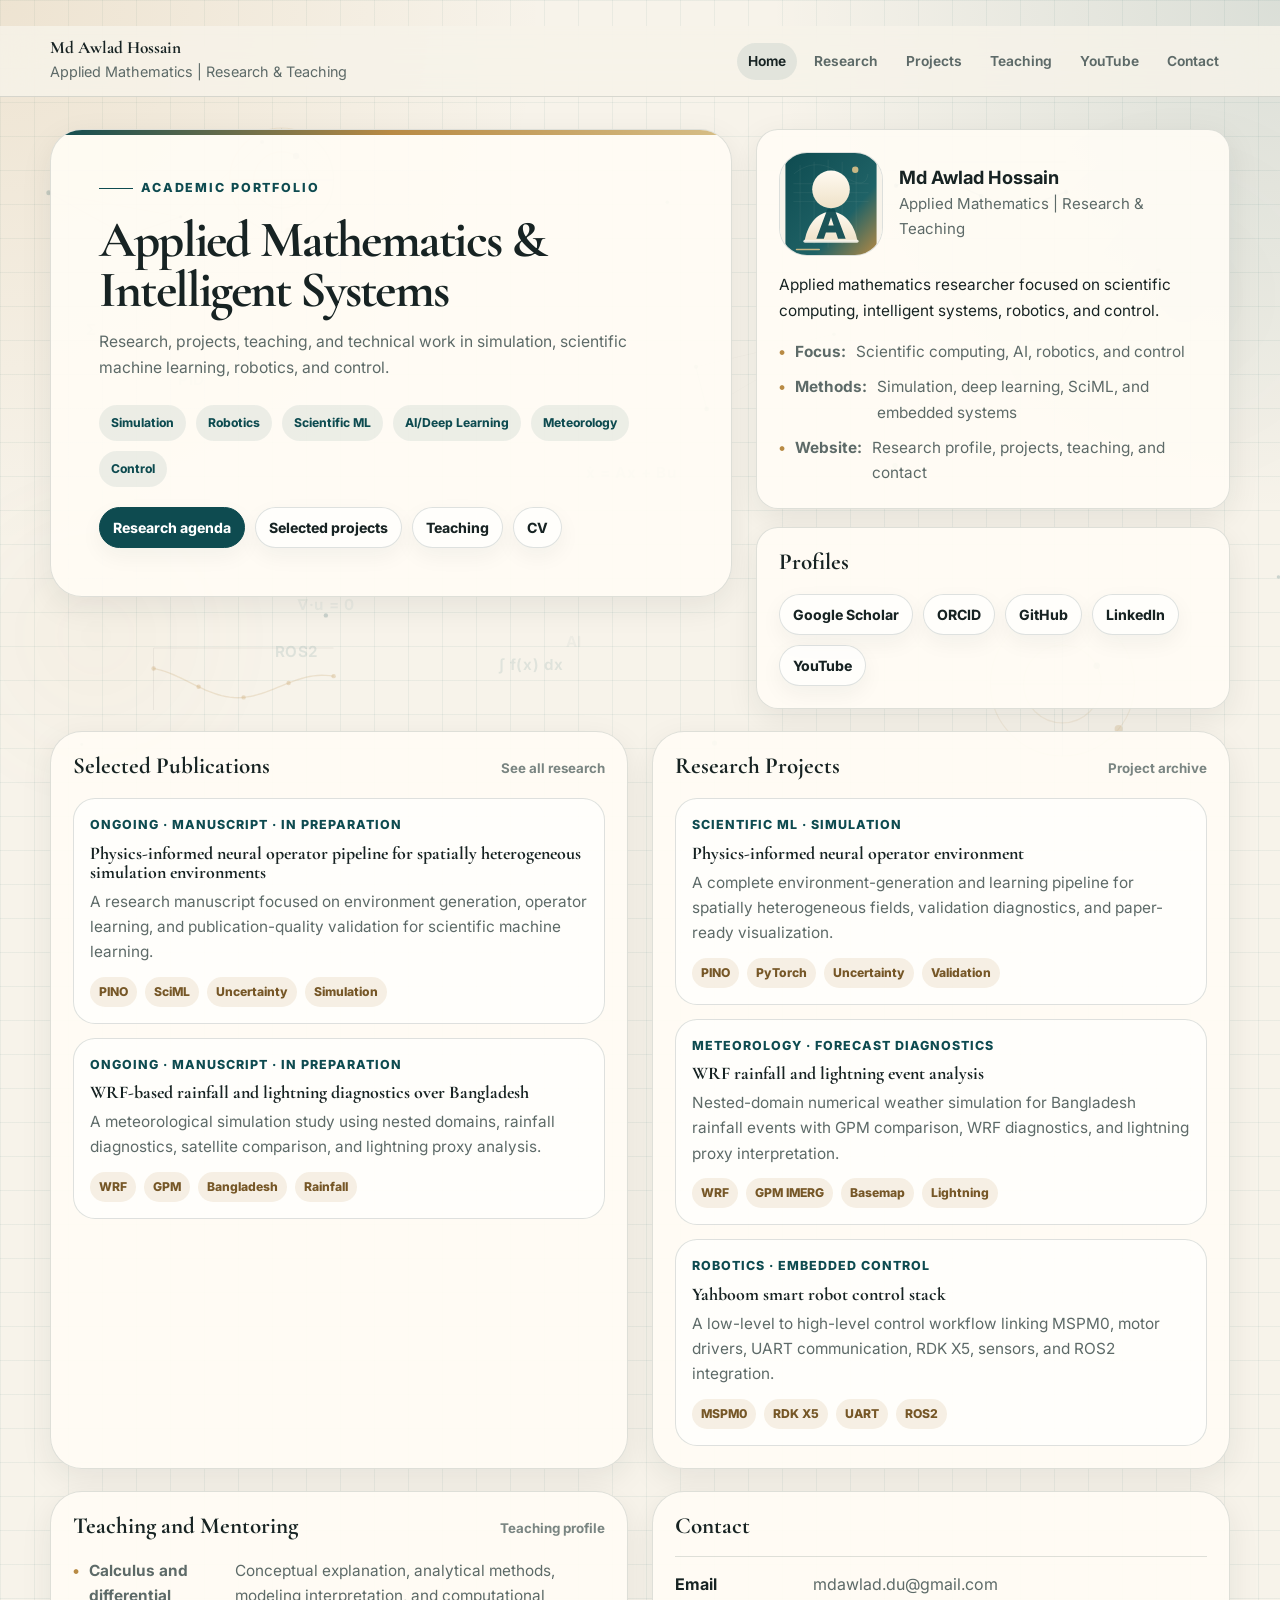
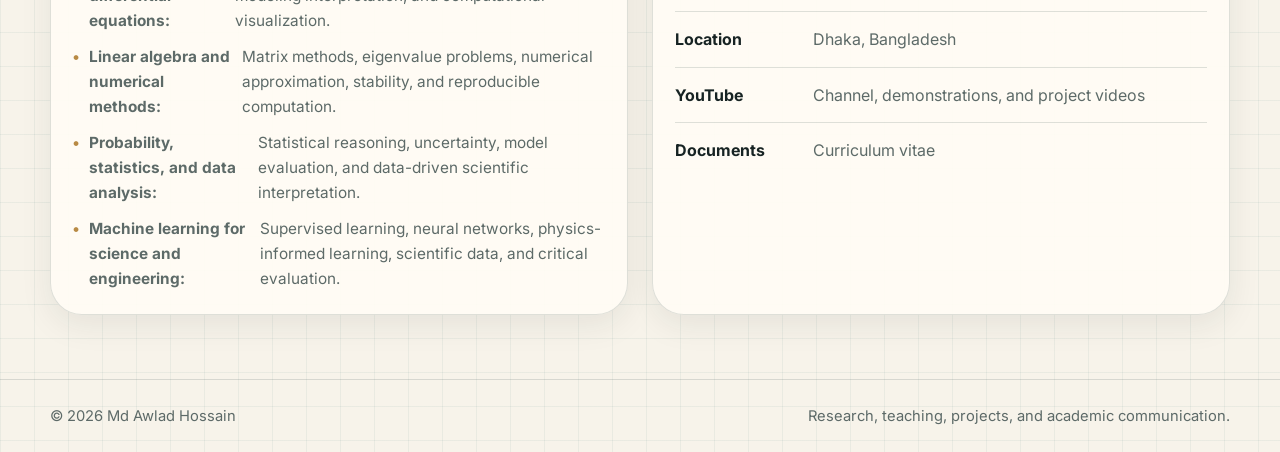
==== docs/index.html @ d56f6fae "Adding Icon" ====
<!DOCTYPE html>
<html lang="en">
<head>
  <meta charset="UTF-8" />
  <meta name="viewport" content="width=device-width, initial-scale=1.0" />
  <meta name="description" content="Academic website of Md Awlad Hossain: research, projects, teaching, YouTube, and contact." />
  <meta name="theme-color" content="#0e4b50" />
  <title>Home | Md Awlad Hossain</title>
  <link rel="preconnect" href="https://fonts.googleapis.com">
  <link rel="preconnect" href="https://fonts.gstatic.com" crossorigin>
  <link href="https://fonts.googleapis.com/css2?family=Cormorant+Garamond:wght@500;600;700&family=Inter:wght@400;500;600;700;800&display=swap" rel="stylesheet">
  <link rel="stylesheet" href="assets/css/style.css" />
  <link rel="icon" type="image/svg+xml" href="assets/img/Icon.svg">

</head>
<body data-page="home" data-page-title="Home">
  <a class="skip-link" href="#main">Skip to content</a>
  <header class="site-header">
    <div class="container topbar">
      <a class="branding" href="index.html" aria-label="Homepage">
        <div class="brand-text"><h1 data-name></h1><p data-role></p></div>
      </a>
      <div><button class="nav-toggle" aria-expanded="false">Menu</button><nav class="main-nav" aria-label="Main navigation"><ul class="nav-target"></ul></nav></div>
    </div>
  </header>

  <main id="main" class="page-wrap">
    <div class="container page-block">
      <section class="home-grid">
        <article class="hero reveal">
          <p class="eyebrow" id="hero-eyebrow"></p>
          <h2 id="hero-title"></h2>
          <p class="lead" id="home-summary"></p>
          <ul class="inline-list" id="home-highlights"></ul>
          <div class="link-list">
            <a class="primary" href="research.html">Research agenda</a>
            <a href="projects.html">Selected projects</a>
            <a href="teaching.html">Teaching</a>
            <a data-cv href="#" target="_blank" rel="noopener">CV</a>
          </div>
          <div class="hero-visual" aria-hidden="true">
            <svg viewBox="0 0 320 320"><circle cx="160" cy="160" r="145" fill="none" stroke="currentColor" stroke-width="16"/><path d="M78 215 119 92l41 78 41-78 41 123" fill="none" stroke="currentColor" stroke-width="18" stroke-linecap="round" stroke-linejoin="round"/></svg>
          </div>
        </article>

        <aside class="section-stack">
          <section class="aside-box reveal profile-summary">
            <div class="profile-summary-head">
              <div class="profile-photo-frame"><img data-profile-photo src="assets/img/profile-photo.svg" alt="Profile picture"></div>
              <div class="profile-identity"><strong data-name></strong><span data-role></span></div>
            </div>
            <p data-tagline></p>
            <ul class="stat-list" id="home-facts"></ul>
          </section>
          <section class="aside-box reveal">
            <div class="section-head"><h3>Profiles</h3></div>
            <div class="link-list">
              <a data-scholar href="#" target="_blank" rel="noopener">Google Scholar</a>
              <a data-orcid href="#" target="_blank" rel="noopener">ORCID</a>
              <a data-github href="#" target="_blank" rel="noopener">GitHub</a>
              <a data-linkedin href="#" target="_blank" rel="noopener">LinkedIn</a>
              <a data-youtube href="#" target="_blank" rel="noopener">YouTube</a>
            </div>
          </section>
        </aside>
      </section>

      <section class="compact-grid">
        <section class="box reveal"><div class="section-head"><h3>Selected Publications</h3><small><a href="research.html">See all research</a></small></div><div class="dense-list" id="home-publications"></div></section>
        <section class="box reveal"><div class="section-head"><h3>Research Projects</h3><small><a href="projects.html">Project archive</a></small></div><div class="dense-list" id="home-projects"></div></section>
      </section>

      <section class="compact-grid">
        <section class="box reveal"><div class="section-head"><h3>Teaching and Mentoring</h3><small><a href="teaching.html">Teaching profile</a></small></div><ul class="simple-list" id="home-teaching"></ul></section>
        <section class="box reveal contact-card"><div class="section-head"><h3>Contact</h3></div><div class="table-row"><strong>Email</strong><div><a data-email href="#"></a></div></div><div class="table-row"><strong>Location</strong><div data-location></div></div><div class="table-row"><strong>YouTube</strong><div><a href="youtube.html">Channel, demonstrations, and project videos</a></div></div><div class="table-row"><strong>Documents</strong><div><a data-cv href="#" target="_blank" rel="noopener">Curriculum vitae</a></div></div></section>
      </section>
    </div>
  </main>

  <footer class="footer"><div class="container"><span>© <span id="year"></span> <span data-name></span></span><span>Research, teaching, projects, and academic communication.</span></div></footer>
  <script src="assets/js/site-data.js"></script><script src="assets/js/helpers.js"></script><script src="assets/js/render.js"></script><script src="assets/js/background-animation.js"></script>
  <script src="assets/js/main.js"></script>
</body>
</html>
---- docs/assets/css/style.css ----
@import url("variables.css");
@import url("base.css");
@import url("background.css");
@import url("layout.css");
@import url("components.css");
@import url("pages.css");
@import url("responsive.css");
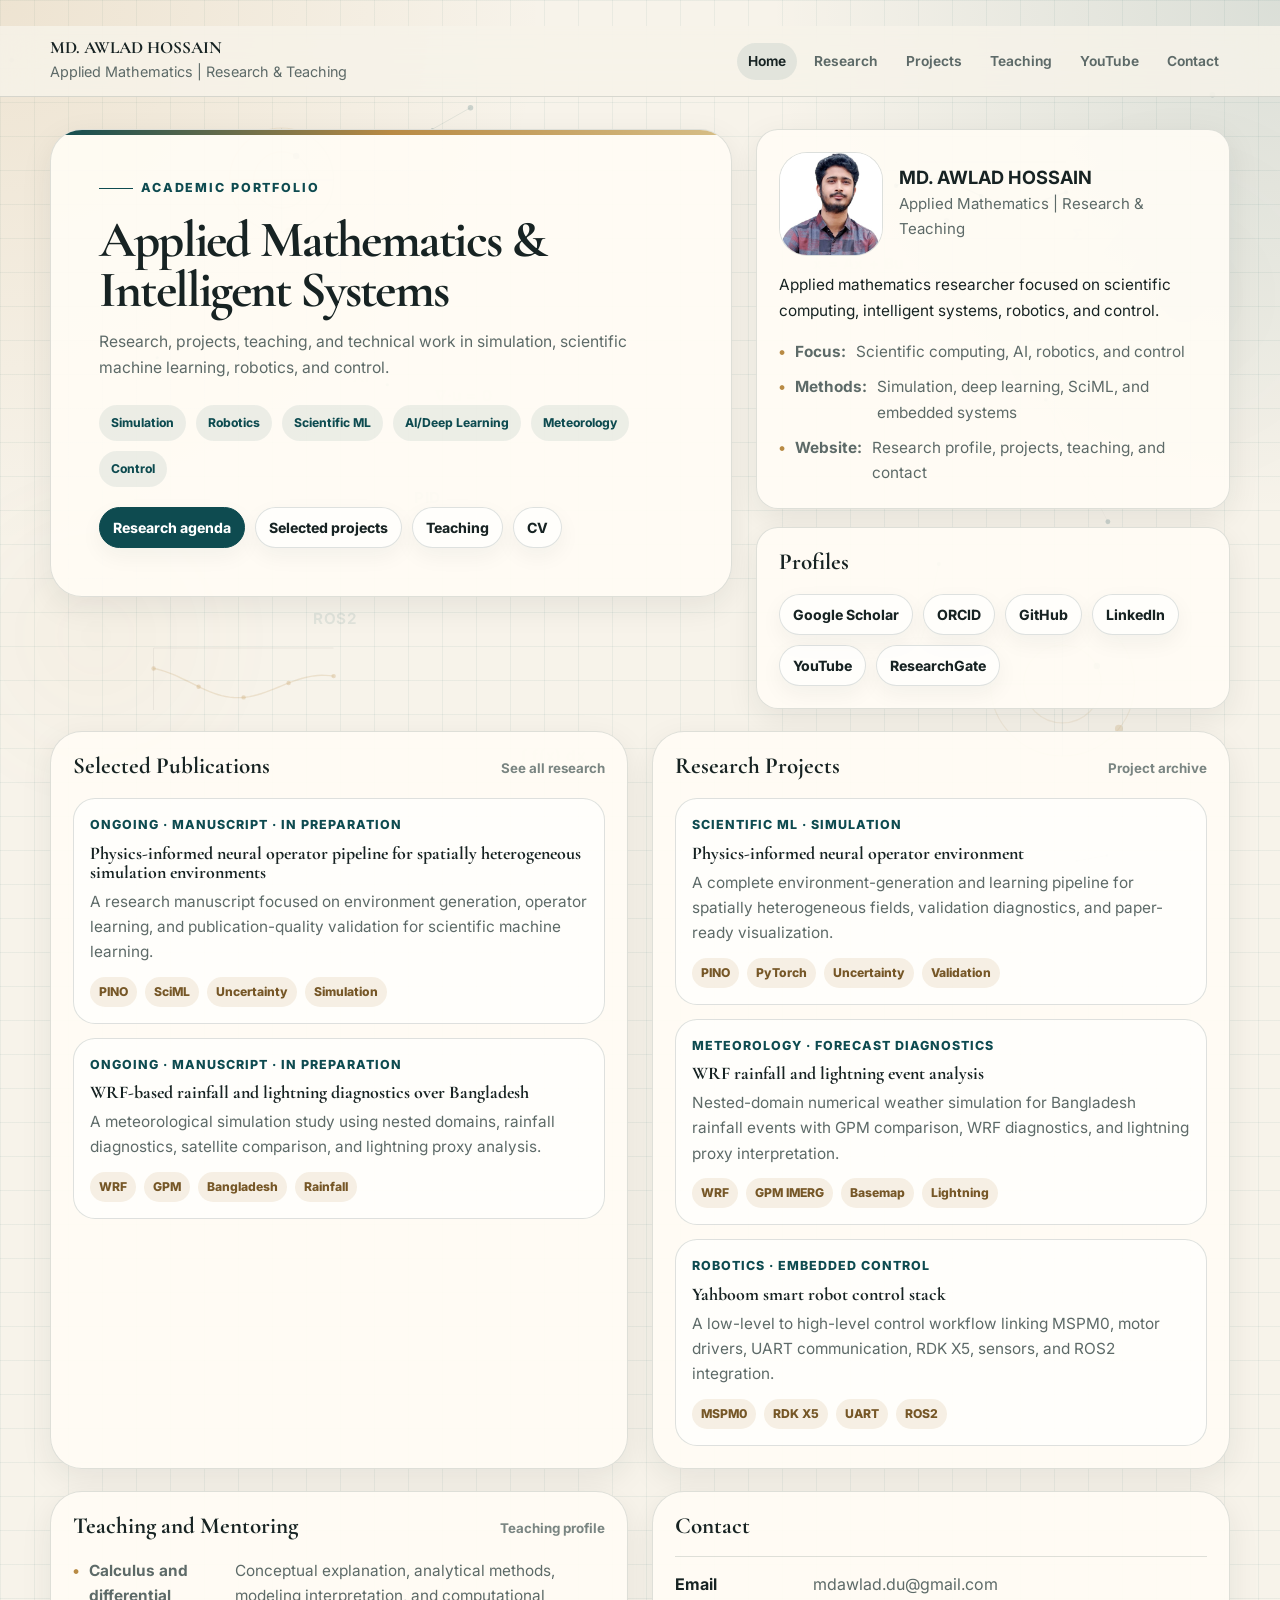
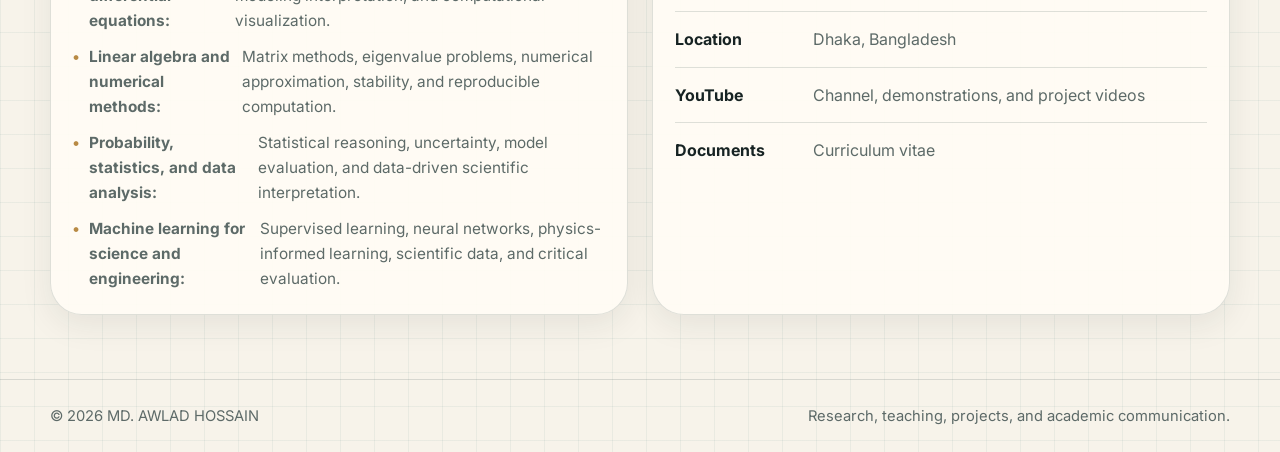
==== commit 35ad9d6b: "Fixing All links" ====
--- a/docs/index.html
+++ b/docs/index.html
@@ -1,84 +1,185 @@
-<!DOCTYPE html>
+<!doctype html>
 <html lang="en">
-<head>
-  <meta charset="UTF-8" />
-  <meta name="viewport" content="width=device-width, initial-scale=1.0" />
-  <meta name="description" content="Academic website of Md Awlad Hossain: research, projects, teaching, YouTube, and contact." />
-  <meta name="theme-color" content="#0e4b50" />
-  <title>Home | Md Awlad Hossain</title>
-  <link rel="preconnect" href="https://fonts.googleapis.com">
-  <link rel="preconnect" href="https://fonts.gstatic.com" crossorigin>
-  <link href="https://fonts.googleapis.com/css2?family=Cormorant+Garamond:wght@500;600;700&family=Inter:wght@400;500;600;700;800&display=swap" rel="stylesheet">
-  <link rel="stylesheet" href="assets/css/style.css" />
-  <link rel="icon" type="image/svg+xml" href="assets/img/Icon.svg">
+  <head>
+    <meta charset="UTF-8" />
+    <meta name="viewport" content="width=device-width, initial-scale=1.0" />
+    <meta
+      name="description"
+      content="Academic website of Md Awlad Hossain: research, projects, teaching, YouTube, and contact."
+    />
+    <meta name="theme-color" content="#0e4b50" />
+    <title>Home | Md Awlad Hossain</title>
+    <link rel="preconnect" href="https://fonts.googleapis.com" />
+    <link rel="preconnect" href="https://fonts.gstatic.com" crossorigin />
+    <link
+      href="https://fonts.googleapis.com/css2?family=Cormorant+Garamond:wght@500;600;700&family=Inter:wght@400;500;600;700;800&display=swap"
+      rel="stylesheet"
+    />
+    <link rel="stylesheet" href="assets/css/style.css" />
+    <link rel="icon" type="image/svg+xml" href="assets/img/Icon.svg" />
+  </head>
+  <body data-page="home" data-page-title="Home">
+    <a class="skip-link" href="#main">Skip to content</a>
+    <header class="site-header">
+      <div class="container topbar">
+        <a class="branding" href="index.html" aria-label="Homepage">
+          <div class="brand-text">
+            <h1 data-name></h1>
+            <p data-role></p>
+          </div>
+        </a>
+        <div>
+          <button class="nav-toggle" aria-expanded="false">Menu</button>
+          <nav class="main-nav" aria-label="Main navigation">
+            <ul class="nav-target"></ul>
+          </nav>
+        </div>
+      </div>
+    </header>
 
-</head>
-<body data-page="home" data-page-title="Home">
-  <a class="skip-link" href="#main">Skip to content</a>
-  <header class="site-header">
-    <div class="container topbar">
-      <a class="branding" href="index.html" aria-label="Homepage">
-        <div class="brand-text"><h1 data-name></h1><p data-role></p></div>
-      </a>
-      <div><button class="nav-toggle" aria-expanded="false">Menu</button><nav class="main-nav" aria-label="Main navigation"><ul class="nav-target"></ul></nav></div>
-    </div>
-  </header>
+    <main id="main" class="page-wrap">
+      <div class="container page-block">
+        <section class="home-grid">
+          <article class="hero reveal">
+            <p class="eyebrow" id="hero-eyebrow"></p>
+            <h2 id="hero-title"></h2>
+            <p class="lead" id="home-summary"></p>
+            <ul class="inline-list" id="home-highlights"></ul>
+            <div class="link-list">
+              <a class="primary" href="research.html">Research agenda</a>
+              <a href="projects.html">Selected projects</a>
+              <a href="teaching.html">Teaching</a>
+              <a data-cv href="#" target="_blank" rel="noopener">CV</a>
+            </div>
+            <div class="hero-visual" aria-hidden="true">
+              <svg viewBox="0 0 320 320">
+                <circle
+                  cx="160"
+                  cy="160"
+                  r="145"
+                  fill="none"
+                  stroke="currentColor"
+                  stroke-width="16"
+                />
+                <path
+                  d="M78 215 119 92l41 78 41-78 41 123"
+                  fill="none"
+                  stroke="currentColor"
+                  stroke-width="18"
+                  stroke-linecap="round"
+                  stroke-linejoin="round"
+                />
+              </svg>
+            </div>
+          </article>
 
-  <main id="main" class="page-wrap">
-    <div class="container page-block">
-      <section class="home-grid">
-        <article class="hero reveal">
-          <p class="eyebrow" id="hero-eyebrow"></p>
-          <h2 id="hero-title"></h2>
-          <p class="lead" id="home-summary"></p>
-          <ul class="inline-list" id="home-highlights"></ul>
-          <div class="link-list">
-            <a class="primary" href="research.html">Research agenda</a>
-            <a href="projects.html">Selected projects</a>
-            <a href="teaching.html">Teaching</a>
-            <a data-cv href="#" target="_blank" rel="noopener">CV</a>
-          </div>
-          <div class="hero-visual" aria-hidden="true">
-            <svg viewBox="0 0 320 320"><circle cx="160" cy="160" r="145" fill="none" stroke="currentColor" stroke-width="16"/><path d="M78 215 119 92l41 78 41-78 41 123" fill="none" stroke="currentColor" stroke-width="18" stroke-linecap="round" stroke-linejoin="round"/></svg>
-          </div>
-        </article>
+          <aside class="section-stack">
+            <section class="aside-box reveal profile-summary">
+              <div class="profile-summary-head">
+                <div class="profile-photo-frame">
+                  <img
+                    data-profile-photo
+                    src="assets/img/profile-photo.svg"
+                    alt="Profile picture"
+                  />
+                </div>
+                <div class="profile-identity">
+                  <strong data-name></strong><span data-role></span>
+                </div>
+              </div>
+              <p data-tagline></p>
+              <ul class="stat-list" id="home-facts"></ul>
+            </section>
+            <section class="aside-box reveal">
+              <div class="section-head"><h3>Profiles</h3></div>
+              <div class="link-list">
+                <a data-scholar href="#" target="_blank" rel="noopener"
+                  >Google Scholar</a
+                >
+                <a data-orcid href="#" target="_blank" rel="noopener">ORCID</a>
+                <a data-github href="#" target="_blank" rel="noopener"
+                  >GitHub</a
+                >
+                <a data-linkedin href="#" target="_blank" rel="noopener"
+                  >LinkedIn</a
+                >
+                <a data-youtube href="#" target="_blank" rel="noopener"
+                  >YouTube</a
+                >
+                <a data-researchgate href="#" target="_blank" rel="noopener"
+                  >ResearchGate</a
+                >
+              </div>
+            </section>
+          </aside>
+        </section>
 
-        <aside class="section-stack">
-          <section class="aside-box reveal profile-summary">
-            <div class="profile-summary-head">
-              <div class="profile-photo-frame"><img data-profile-photo src="assets/img/profile-photo.svg" alt="Profile picture"></div>
-              <div class="profile-identity"><strong data-name></strong><span data-role></span></div>
+        <section class="compact-grid">
+          <section class="box reveal">
+            <div class="section-head">
+              <h3>Selected Publications</h3>
+              <small><a href="research.html">See all research</a></small>
             </div>
-            <p data-tagline></p>
-            <ul class="stat-list" id="home-facts"></ul>
+            <div class="dense-list" id="home-publications"></div>
           </section>
-          <section class="aside-box reveal">
-            <div class="section-head"><h3>Profiles</h3></div>
-            <div class="link-list">
-              <a data-scholar href="#" target="_blank" rel="noopener">Google Scholar</a>
-              <a data-orcid href="#" target="_blank" rel="noopener">ORCID</a>
-              <a data-github href="#" target="_blank" rel="noopener">GitHub</a>
-              <a data-linkedin href="#" target="_blank" rel="noopener">LinkedIn</a>
-              <a data-youtube href="#" target="_blank" rel="noopener">YouTube</a>
+          <section class="box reveal">
+            <div class="section-head">
+              <h3>Research Projects</h3>
+              <small><a href="projects.html">Project archive</a></small>
+            </div>
+            <div class="dense-list" id="home-projects"></div>
+          </section>
+        </section>
+
+        <section class="compact-grid">
+          <section class="box reveal">
+            <div class="section-head">
+              <h3>Teaching and Mentoring</h3>
+              <small><a href="teaching.html">Teaching profile</a></small>
+            </div>
+            <ul class="simple-list" id="home-teaching"></ul>
+          </section>
+          <section class="box reveal contact-card">
+            <div class="section-head"><h3>Contact</h3></div>
+            <div class="table-row">
+              <strong>Email</strong>
+              <div><a data-email href="#"></a></div>
+            </div>
+            <div class="table-row">
+              <strong>Location</strong>
+              <div data-location></div>
+            </div>
+            <div class="table-row">
+              <strong>YouTube</strong>
+              <div>
+                <a href="youtube.html"
+                  >Channel, demonstrations, and project videos</a
+                >
+              </div>
+            </div>
+            <div class="table-row">
+              <strong>Documents</strong>
+              <div>
+                <a data-cv href="#" target="_blank" rel="noopener"
+                  >Curriculum vitae</a
+                >
+              </div>
             </div>
           </section>
-        </aside>
-      </section>
+        </section>
+      </div>
+    </main>
 
-      <section class="compact-grid">
-        <section class="box reveal"><div class="section-head"><h3>Selected Publications</h3><small><a href="research.html">See all research</a></small></div><div class="dense-list" id="home-publications"></div></section>
-        <section class="box reveal"><div class="section-head"><h3>Research Projects</h3><small><a href="projects.html">Project archive</a></small></div><div class="dense-list" id="home-projects"></div></section>
-      </section>
-
-      <section class="compact-grid">
-        <section class="box reveal"><div class="section-head"><h3>Teaching and Mentoring</h3><small><a href="teaching.html">Teaching profile</a></small></div><ul class="simple-list" id="home-teaching"></ul></section>
-        <section class="box reveal contact-card"><div class="section-head"><h3>Contact</h3></div><div class="table-row"><strong>Email</strong><div><a data-email href="#"></a></div></div><div class="table-row"><strong>Location</strong><div data-location></div></div><div class="table-row"><strong>YouTube</strong><div><a href="youtube.html">Channel, demonstrations, and project videos</a></div></div><div class="table-row"><strong>Documents</strong><div><a data-cv href="#" target="_blank" rel="noopener">Curriculum vitae</a></div></div></section>
-      </section>
-    </div>
-  </main>
-
-  <footer class="footer"><div class="container"><span>© <span id="year"></span> <span data-name></span></span><span>Research, teaching, projects, and academic communication.</span></div></footer>
-  <script src="assets/js/site-data.js"></script><script src="assets/js/helpers.js"></script><script src="assets/js/render.js"></script><script src="assets/js/background-animation.js"></script>
-  <script src="assets/js/main.js"></script>
-</body>
+    <footer class="footer">
+      <div class="container">
+        <span>© <span id="year"></span> <span data-name></span></span
+        ><span>Research, teaching, projects, and academic communication.</span>
+      </div>
+    </footer>
+    <script src="assets/js/site-data.js"></script>
+    <script src="assets/js/helpers.js"></script>
+    <script src="assets/js/render.js"></script>
+    <script src="assets/js/background-animation.js"></script>
+    <script src="assets/js/main.js"></script>
+  </body>
 </html>
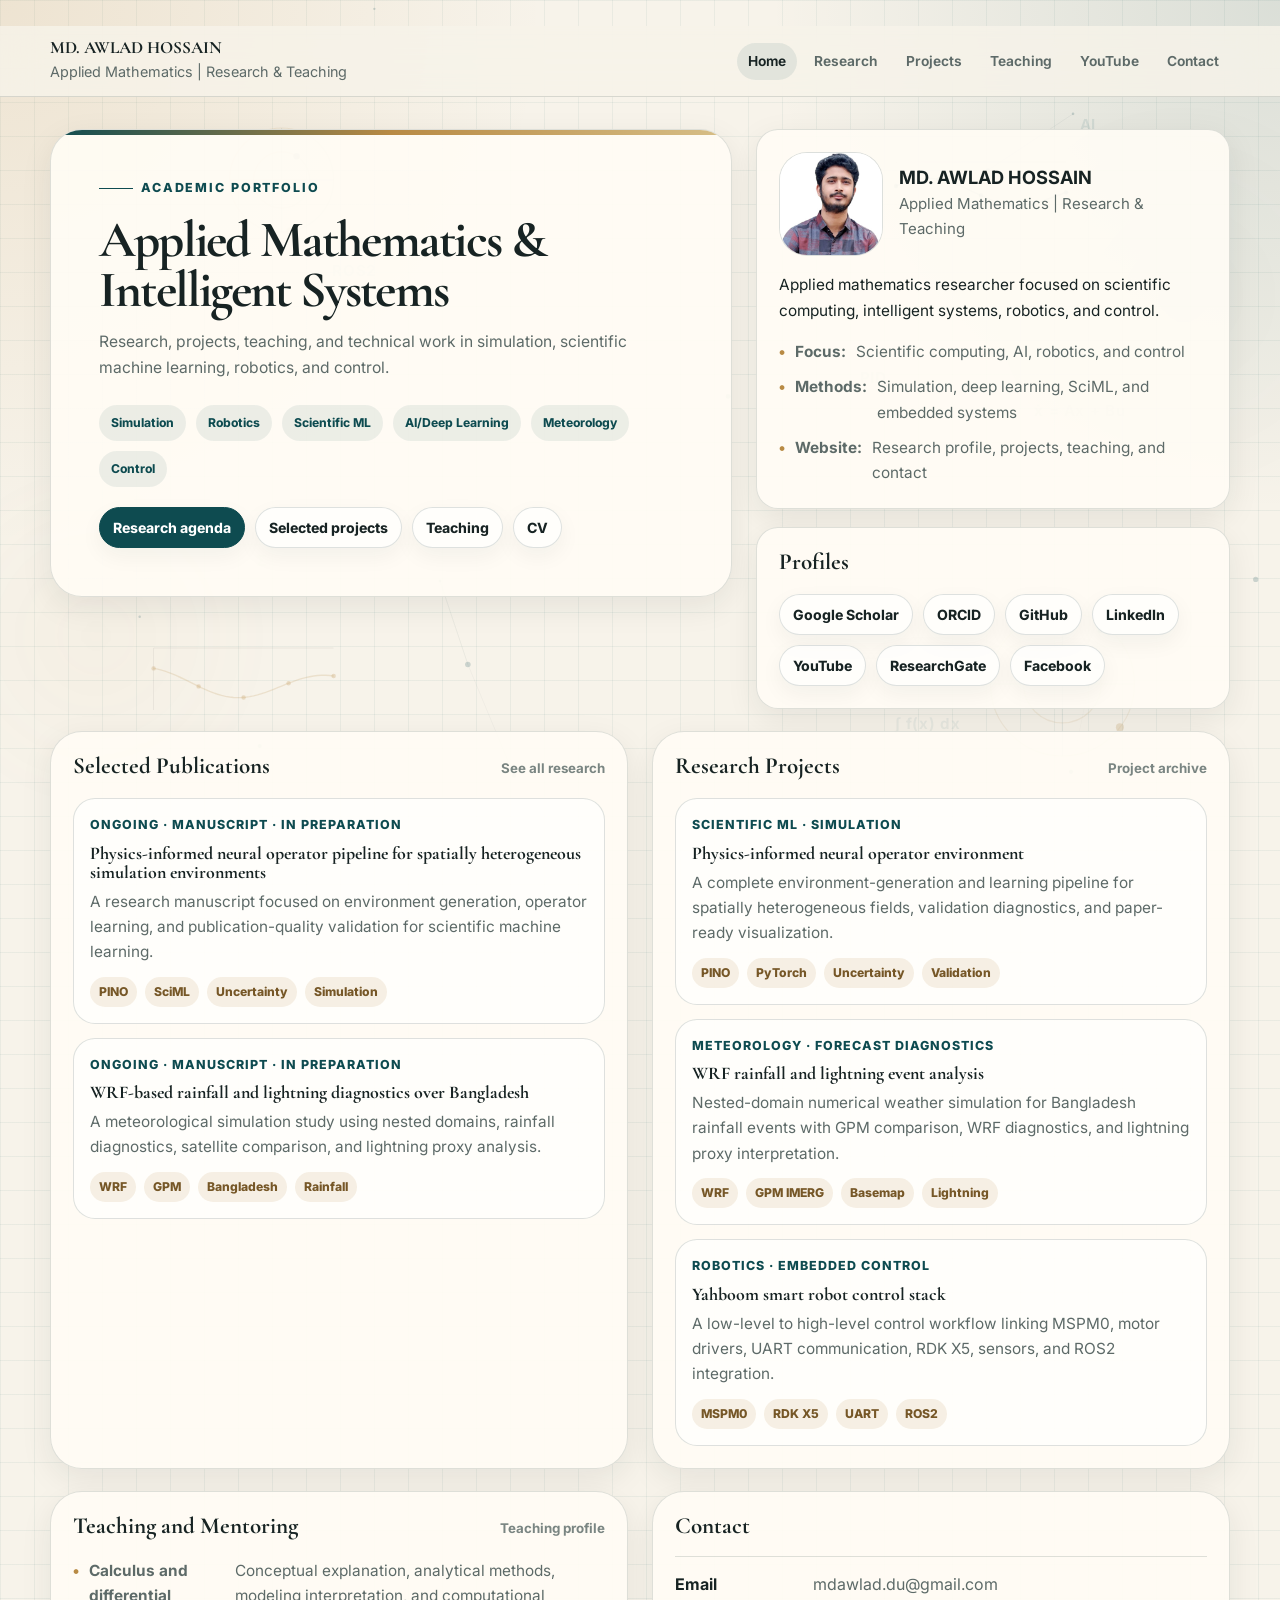
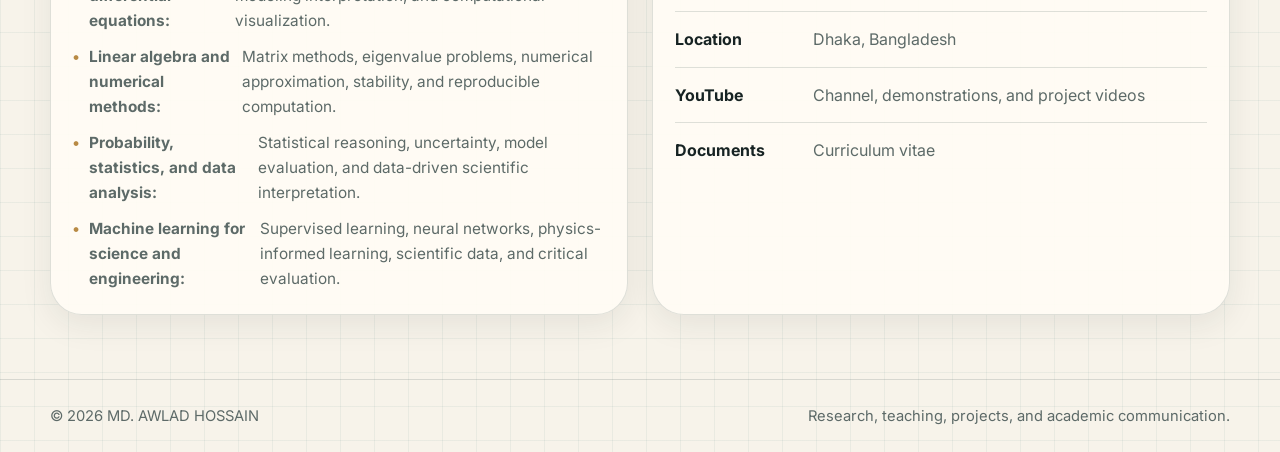
==== commit 5f35f487: "Adding all profile links" ====
--- a/docs/index.html
+++ b/docs/index.html
@@ -109,6 +109,9 @@
                 <a data-researchgate href="#" target="_blank" rel="noopener"
                   >ResearchGate</a
                 >
+                <a data-facebook href="#" target="_blank" rel="noopener"
+                  >Facebook</a
+                >
               </div>
             </section>
           </aside>
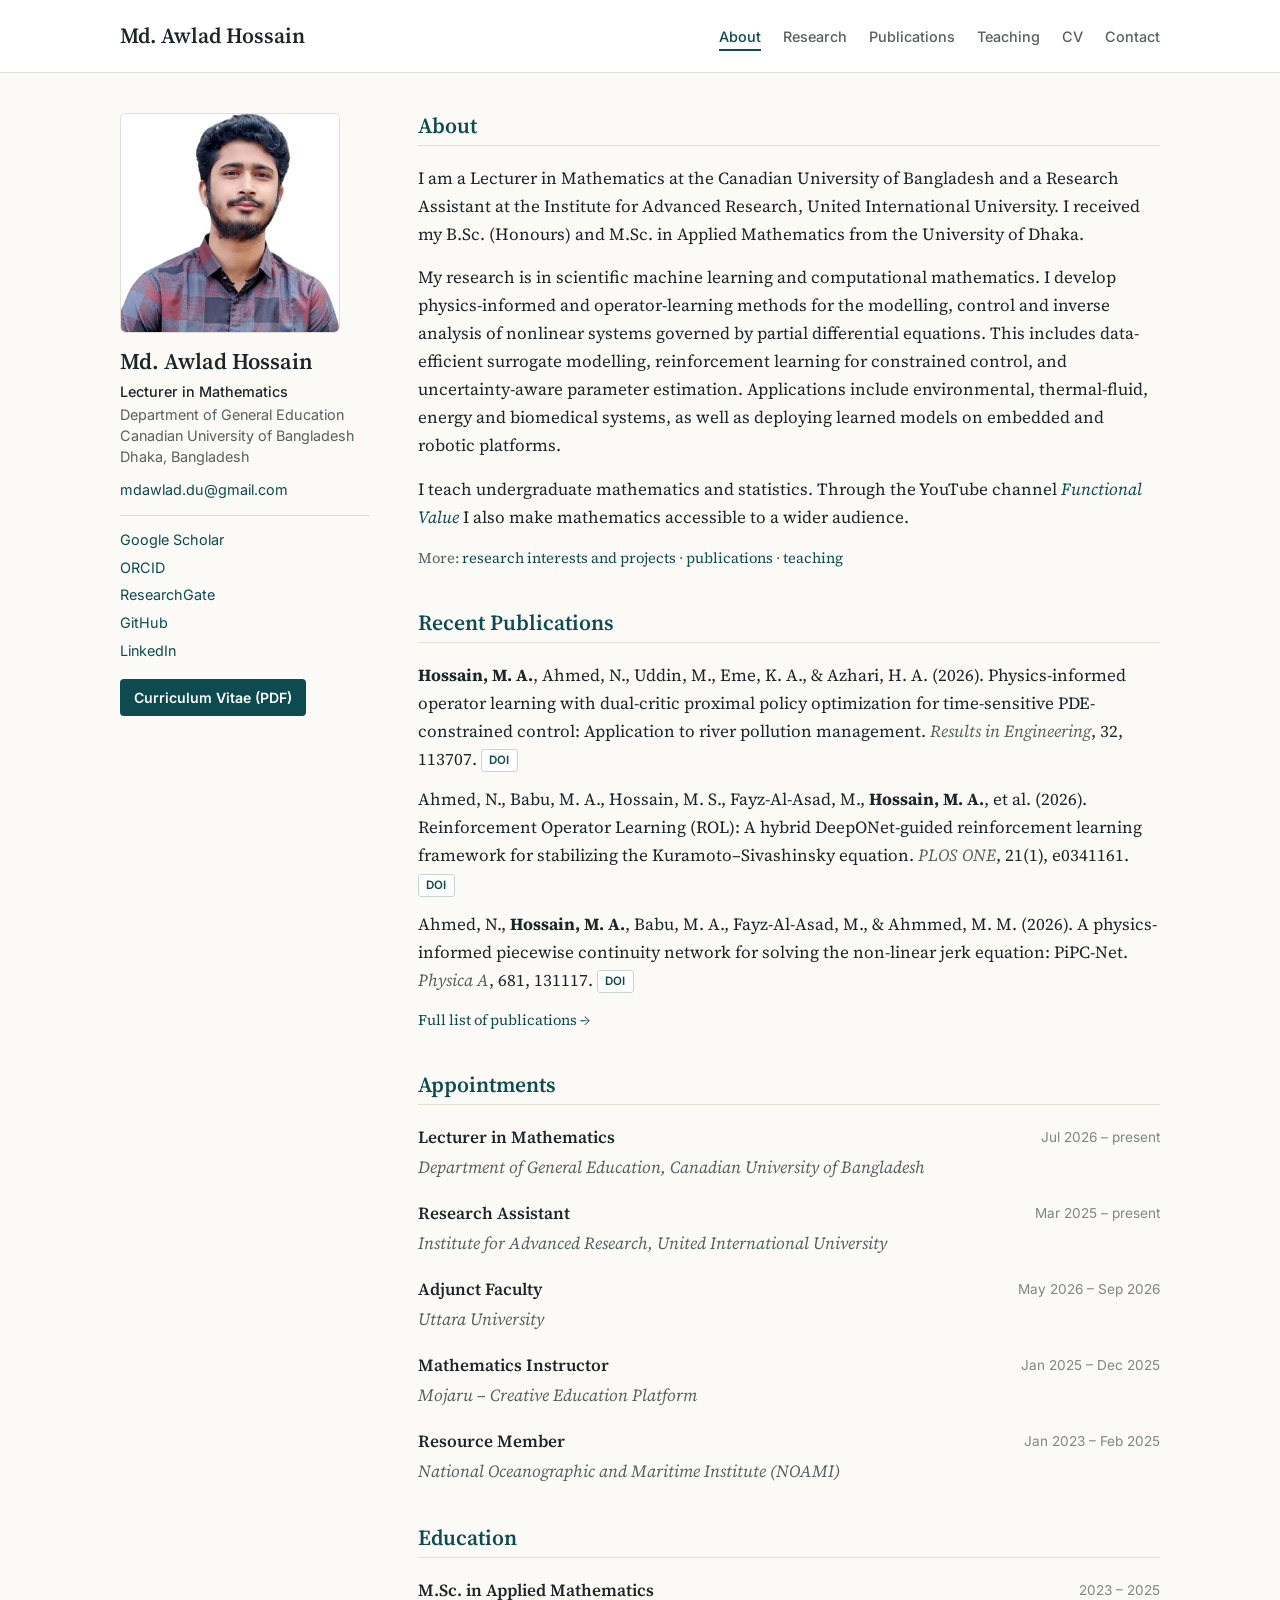
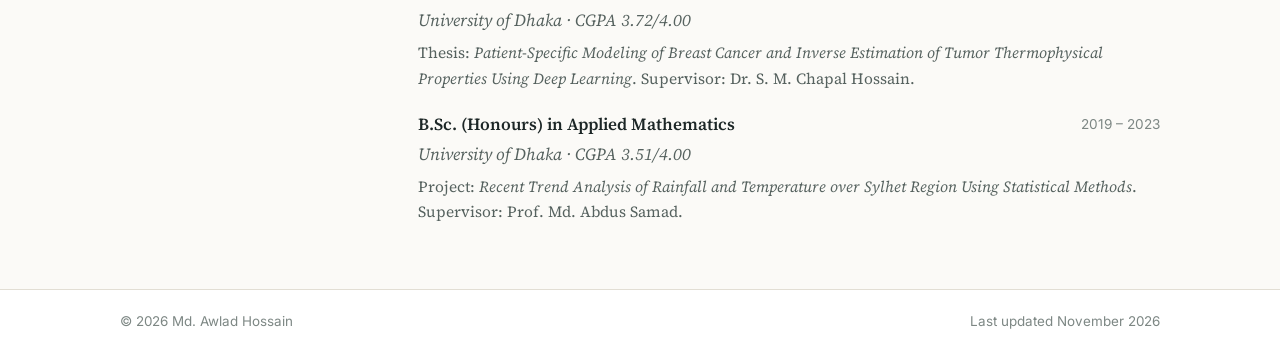
==== commit 6929a88b: "Redesign site as an academic homepage aligned with the CV - Rewrite all content from the November 20" ====
--- a/docs/index.html
+++ b/docs/index.html
@@ -3,186 +3,171 @@
   <head>
     <meta charset="UTF-8" />
     <meta name="viewport" content="width=device-width, initial-scale=1.0" />
+    <title>Md. Awlad Hossain | Applied Mathematics</title>
     <meta
       name="description"
-      content="Academic website of Md Awlad Hossain: research, projects, teaching, YouTube, and contact."
+      content="Md. Awlad Hossain, Lecturer in Mathematics at the Canadian University of Bangladesh. Research in scientific machine learning: physics-informed learning, neural operators and learning-based control of PDE systems."
     />
+    <meta name="author" content="Md. Awlad Hossain" />
     <meta name="theme-color" content="#0e4b50" />
-    <title>Home | Md Awlad Hossain</title>
+    <link rel="icon" type="image/svg+xml" href="assets/img/Icon.svg" />
     <link rel="preconnect" href="https://fonts.googleapis.com" />
     <link rel="preconnect" href="https://fonts.gstatic.com" crossorigin />
     <link
-      href="https://fonts.googleapis.com/css2?family=Cormorant+Garamond:wght@500;600;700&family=Inter:wght@400;500;600;700;800&display=swap"
+      href="https://fonts.googleapis.com/css2?family=Inter:wght@400;500;600&family=Source+Serif+4:ital,opsz,wght@0,8..60,400;0,8..60,600;0,8..60,700;1,8..60,400&display=swap"
       rel="stylesheet"
     />
     <link rel="stylesheet" href="assets/css/style.css" />
-    <link rel="icon" type="image/svg+xml" href="assets/img/Icon.svg" />
   </head>
-  <body data-page="home" data-page-title="Home">
+  <body>
     <a class="skip-link" href="#main">Skip to content</a>
     <header class="site-header">
-      <div class="container topbar">
-        <a class="branding" href="index.html" aria-label="Homepage">
-          <div class="brand-text">
-            <h1 data-name></h1>
-            <p data-role></p>
-          </div>
-        </a>
-        <div>
-          <button class="nav-toggle" aria-expanded="false">Menu</button>
-          <nav class="main-nav" aria-label="Main navigation">
-            <ul class="nav-target"></ul>
-          </nav>
-        </div>
+      <div class="container header-inner">
+        <a class="site-name" href="index.html">Md. Awlad Hossain</a>
+        <nav class="site-nav" aria-label="Main navigation">
+          <ul>
+            <li><a href="index.html" aria-current="page">About</a></li>
+            <li><a href="research.html">Research</a></li>
+            <li><a href="publications.html">Publications</a></li>
+            <li><a href="teaching.html">Teaching</a></li>
+            <li><a href="assets/files/Md_Awlad_Hossain_CV.pdf" target="_blank" rel="noopener">CV</a></li>
+            <li><a href="contact.html">Contact</a></li>
+          </ul>
+        </nav>
       </div>
     </header>
 
-    <main id="main" class="page-wrap">
-      <div class="container page-block">
-        <section class="home-grid">
-          <article class="hero reveal">
-            <p class="eyebrow" id="hero-eyebrow"></p>
-            <h2 id="hero-title"></h2>
-            <p class="lead" id="home-summary"></p>
-            <ul class="inline-list" id="home-highlights"></ul>
-            <div class="link-list">
-              <a class="primary" href="research.html">Research agenda</a>
-              <a href="projects.html">Selected projects</a>
-              <a href="teaching.html">Teaching</a>
-              <a data-cv href="#" target="_blank" rel="noopener">CV</a>
+    <main id="main">
+      <div class="container home-layout">
+        <aside class="profile-card" aria-label="Profile">
+          <img src="assets/img/Awlad.jpg" alt="Portrait of Md. Awlad Hossain" width="326" height="327" />
+          <p class="name">Md. Awlad Hossain</p>
+          <p class="position">Lecturer in Mathematics</p>
+          <p class="affil">
+            Department of General Education<br />
+            Canadian University of Bangladesh<br />
+            Dhaka, Bangladesh
+          </p>
+          <p class="affil">
+            <a href="mailto:mdawlad.du@gmail.com">mdawlad.du@gmail.com</a>
+          </p>
+          <ul class="profile-links">
+            <li><a href="https://scholar.google.com/citations?user=klpg31MAAAAJ&amp;hl=en" target="_blank" rel="noopener">Google Scholar</a></li>
+            <li><a href="https://orcid.org/0009-0008-6017-0948" target="_blank" rel="noopener">ORCID</a></li>
+            <li><a href="https://www.researchgate.net/profile/Md-Hossain-1286" target="_blank" rel="noopener">ResearchGate</a></li>
+            <li><a href="https://github.com/aawladd" target="_blank" rel="noopener">GitHub</a></li>
+            <li><a href="https://www.linkedin.com/in/md-awlad/" target="_blank" rel="noopener">LinkedIn</a></li>
+          </ul>
+          <a class="btn" href="assets/files/Md_Awlad_Hossain_CV.pdf" target="_blank" rel="noopener">Curriculum Vitae (PDF)</a>
+        </aside>
+
+        <div>
+          <section aria-labelledby="about">
+            <h2 id="about">About</h2>
+            <div class="prose">
+              <p>
+                I am a Lecturer in Mathematics at the Canadian University of Bangladesh and a Research Assistant at the
+                Institute for Advanced Research, United International University. I received my B.Sc. (Honours) and
+                M.Sc. in Applied Mathematics from the University of Dhaka.
+              </p>
+              <p>
+                My research is in scientific machine learning and computational mathematics. I develop physics-informed
+                and operator-learning methods for the modelling, control and inverse analysis of nonlinear systems governed
+                by partial differential equations. This includes data-efficient surrogate modelling, reinforcement
+                learning for constrained control, and uncertainty-aware parameter estimation. Applications include
+                environmental, thermal-fluid, energy and biomedical systems, as well as deploying learned models on
+                embedded and robotic platforms.
+              </p>
+              <p>
+                I teach undergraduate mathematics and statistics. Through the YouTube channel
+                <a href="https://www.youtube.com/@FunctionalValue" target="_blank" rel="noopener"><em>Functional Value</em></a>
+                I also make mathematics accessible to a wider audience.
+              </p>
+              <p class="small muted">
+                More: <a href="research.html">research interests and projects</a> ·
+                <a href="publications.html">publications</a> · <a href="teaching.html">teaching</a>
+              </p>
             </div>
-            <div class="hero-visual" aria-hidden="true">
-              <svg viewBox="0 0 320 320">
-                <circle
-                  cx="160"
-                  cy="160"
-                  r="145"
-                  fill="none"
-                  stroke="currentColor"
-                  stroke-width="16"
-                />
-                <path
-                  d="M78 215 119 92l41 78 41-78 41 123"
-                  fill="none"
-                  stroke="currentColor"
-                  stroke-width="18"
-                  stroke-linecap="round"
-                  stroke-linejoin="round"
-                />
-              </svg>
+          </section>
+
+          <section aria-labelledby="recent">
+            <h2 id="recent">Recent Publications</h2>
+            <ul class="recent-pubs">
+              <li>
+                <strong>Hossain, M. A.</strong>, Ahmed, N., Uddin, M., Eme, K. A., &amp; Azhari, H. A. (2026).
+                Physics-informed operator learning with dual-critic proximal policy optimization for time-sensitive
+                PDE-constrained control: Application to river pollution management.
+                <span class="venue">Results in Engineering</span>, 32, 113707.
+                <a class="badge" href="https://doi.org/10.1016/j.rineng.2026.113707" target="_blank" rel="noopener">DOI</a>
+              </li>
+              <li>
+                Ahmed, N., Babu, M. A., Hossain, M. S., Fayz-Al-Asad, M., <strong>Hossain, M. A.</strong>, et al. (2026).
+                Reinforcement Operator Learning (ROL): A hybrid DeepONet-guided reinforcement learning framework for
+                stabilizing the Kuramoto–Sivashinsky equation. <span class="venue">PLOS ONE</span>, 21(1), e0341161.
+                <a class="badge" href="https://doi.org/10.1371/journal.pone.0341161" target="_blank" rel="noopener">DOI</a>
+              </li>
+              <li>
+                Ahmed, N., <strong>Hossain, M. A.</strong>, Babu, M. A., Fayz-Al-Asad, M., &amp; Ahmmed, M. M. (2026).
+                A physics-informed piecewise continuity network for solving the non-linear jerk equation: PiPC-Net.
+                <span class="venue">Physica A</span>, 681, 131117.
+                <a class="badge" href="https://doi.org/10.1016/j.physa.2025.131117" target="_blank" rel="noopener">DOI</a>
+              </li>
+            </ul>
+            <p class="small" style="margin-top: 14px"><a href="publications.html">Full list of publications →</a></p>
+          </section>
+
+          <section aria-labelledby="appointments">
+            <h2 id="appointments">Appointments</h2>
+            <div class="entry">
+              <span class="title">Lecturer in Mathematics</span><span class="date">Jul 2026 – present</span>
+              <span class="where">Department of General Education, Canadian University of Bangladesh</span>
             </div>
-          </article>
+            <div class="entry">
+              <span class="title">Research Assistant</span><span class="date">Mar 2025 – present</span>
+              <span class="where">Institute for Advanced Research, United International University</span>
+            </div>
+            <div class="entry">
+              <span class="title">Adjunct Faculty</span><span class="date">May 2026 – Sep 2026</span>
+              <span class="where">Uttara University</span>
+            </div>
+            <div class="entry">
+              <span class="title">Mathematics Instructor</span><span class="date">Jan 2025 – Dec 2025</span>
+              <span class="where">Mojaru – Creative Education Platform</span>
+            </div>
+            <div class="entry">
+              <span class="title">Resource Member</span><span class="date">Jan 2023 – Feb 2025</span>
+              <span class="where">National Oceanographic and Maritime Institute (NOAMI)</span>
+            </div>
+          </section>
 
-          <aside class="section-stack">
-            <section class="aside-box reveal profile-summary">
-              <div class="profile-summary-head">
-                <div class="profile-photo-frame">
-                  <img
-                    data-profile-photo
-                    src="assets/img/profile-photo.svg"
-                    alt="Profile picture"
-                  />
-                </div>
-                <div class="profile-identity">
-                  <strong data-name></strong><span data-role></span>
-                </div>
-              </div>
-              <p data-tagline></p>
-              <ul class="stat-list" id="home-facts"></ul>
-            </section>
-            <section class="aside-box reveal">
-              <div class="section-head"><h3>Profiles</h3></div>
-              <div class="link-list">
-                <a data-scholar href="#" target="_blank" rel="noopener"
-                  >Google Scholar</a
-                >
-                <a data-orcid href="#" target="_blank" rel="noopener">ORCID</a>
-                <a data-github href="#" target="_blank" rel="noopener"
-                  >GitHub</a
-                >
-                <a data-linkedin href="#" target="_blank" rel="noopener"
-                  >LinkedIn</a
-                >
-                <a data-youtube href="#" target="_blank" rel="noopener"
-                  >YouTube</a
-                >
-                <a data-researchgate href="#" target="_blank" rel="noopener"
-                  >ResearchGate</a
-                >
-                <a data-facebook href="#" target="_blank" rel="noopener"
-                  >Facebook</a
-                >
-              </div>
-            </section>
-          </aside>
-        </section>
-
-        <section class="compact-grid">
-          <section class="box reveal">
-            <div class="section-head">
-              <h3>Selected Publications</h3>
-              <small><a href="research.html">See all research</a></small>
-            </div>
-            <div class="dense-list" id="home-publications"></div>
-          </section>
-          <section class="box reveal">
-            <div class="section-head">
-              <h3>Research Projects</h3>
-              <small><a href="projects.html">Project archive</a></small>
-            </div>
-            <div class="dense-list" id="home-projects"></div>
-          </section>
-        </section>
-
-        <section class="compact-grid">
-          <section class="box reveal">
-            <div class="section-head">
-              <h3>Teaching and Mentoring</h3>
-              <small><a href="teaching.html">Teaching profile</a></small>
-            </div>
-            <ul class="simple-list" id="home-teaching"></ul>
-          </section>
-          <section class="box reveal contact-card">
-            <div class="section-head"><h3>Contact</h3></div>
-            <div class="table-row">
-              <strong>Email</strong>
-              <div><a data-email href="#"></a></div>
-            </div>
-            <div class="table-row">
-              <strong>Location</strong>
-              <div data-location></div>
-            </div>
-            <div class="table-row">
-              <strong>YouTube</strong>
-              <div>
-                <a href="youtube.html"
-                  >Channel, demonstrations, and project videos</a
-                >
+          <section aria-labelledby="education">
+            <h2 id="education">Education</h2>
+            <div class="entry">
+              <span class="title">M.Sc. in Applied Mathematics</span><span class="date">2023 – 2025</span>
+              <span class="where">University of Dhaka · CGPA 3.72/4.00</span>
+              <div class="detail">
+                Thesis: <em>Patient-Specific Modeling of Breast Cancer and Inverse Estimation of Tumor Thermophysical
+                Properties Using Deep Learning</em>. Supervisor: Dr. S. M. Chapal Hossain.
               </div>
             </div>
-            <div class="table-row">
-              <strong>Documents</strong>
-              <div>
-                <a data-cv href="#" target="_blank" rel="noopener"
-                  >Curriculum vitae</a
-                >
+            <div class="entry">
+              <span class="title">B.Sc. (Honours) in Applied Mathematics</span><span class="date">2019 – 2023</span>
+              <span class="where">University of Dhaka · CGPA 3.51/4.00</span>
+              <div class="detail">
+                Project: <em>Recent Trend Analysis of Rainfall and Temperature over Sylhet Region Using Statistical
+                Methods</em>. Supervisor: Prof. Md. Abdus Samad.
               </div>
             </div>
           </section>
-        </section>
+        </div>
       </div>
     </main>
 
-    <footer class="footer">
+    <footer class="site-footer">
       <div class="container">
-        <span>© <span id="year"></span> <span data-name></span></span
-        ><span>Research, teaching, projects, and academic communication.</span>
+        <span>© 2026 Md. Awlad Hossain</span>
+        <span>Last updated November 2026</span>
       </div>
     </footer>
-    <script src="assets/js/site-data.js"></script>
-    <script src="assets/js/helpers.js"></script>
-    <script src="assets/js/render.js"></script>
-    <script src="assets/js/background-animation.js"></script>
-    <script src="assets/js/main.js"></script>
   </body>
 </html>
--- a/docs/assets/css/style.css
+++ b/docs/assets/css/style.css
@@ -1,7 +1,187 @@
-@import url("variables.css");
-@import url("base.css");
-@import url("background.css");
-@import url("layout.css");
-@import url("components.css");
-@import url("pages.css");
-@import url("responsive.css");
+/* Md. Awlad Hossain — academic website stylesheet */
+
+:root {
+  --bg: #fbfaf7;
+  --paper: #ffffff;
+  --ink: #1c2626;
+  --muted: #56625f;
+  --faint: #7d8784;
+  --rule: #e2ded4;
+  --accent: #0e4b50;
+  --accent-soft: #e7efee;
+  --gold: #9a7034;
+  --max: 1040px;
+  --serif: "Source Serif 4", Georgia, "Times New Roman", serif;
+  --sans: "Inter", system-ui, -apple-system, "Segoe UI", sans-serif;
+}
+
+* { box-sizing: border-box; }
+html { -webkit-text-size-adjust: 100%; }
+body {
+  margin: 0;
+  background: var(--bg);
+  color: var(--ink);
+  font-family: var(--serif);
+  font-size: 1.0625rem;
+  line-height: 1.65;
+}
+img { max-width: 100%; display: block; }
+a { color: var(--accent); text-decoration: none; }
+a:hover { text-decoration: underline; text-underline-offset: 2px; }
+p { margin: 0 0 0.9em; }
+p:last-child { margin-bottom: 0; }
+ul, ol { margin: 0; padding-left: 1.2em; }
+li + li { margin-top: 0.35em; }
+h1, h2, h3 { font-family: var(--serif); font-weight: 600; line-height: 1.2; margin: 0; }
+
+.container { width: min(var(--max), calc(100% - 32px)); margin-inline: auto; }
+
+.skip-link {
+  position: absolute; left: 16px; top: -60px; z-index: 10;
+  padding: 8px 12px; background: var(--ink); color: #fff; font-family: var(--sans);
+}
+.skip-link:focus { top: 12px; }
+
+/* Header */
+.site-header {
+  background: var(--paper);
+  border-bottom: 1px solid var(--rule);
+}
+.header-inner {
+  display: flex; align-items: center; justify-content: space-between;
+  gap: 12px 28px; flex-wrap: wrap; padding: 18px 0;
+}
+.site-name {
+  font-family: var(--serif); font-size: 1.35rem; font-weight: 600; color: var(--ink);
+}
+.site-name:hover { text-decoration: none; color: var(--accent); }
+.site-nav ul {
+  list-style: none; padding: 0; margin: 0;
+  display: flex; flex-wrap: wrap; gap: 4px 22px;
+}
+.site-nav li + li { margin-top: 0; }
+.site-nav a {
+  font-family: var(--sans); font-size: 0.9rem; font-weight: 500;
+  color: var(--muted); padding: 4px 0; border-bottom: 2px solid transparent;
+}
+.site-nav a:hover { color: var(--accent); text-decoration: none; }
+.site-nav a[aria-current="page"] { color: var(--accent); border-bottom-color: var(--accent); }
+
+/* Main */
+main { padding: 40px 0 64px; }
+.page-head { margin-bottom: 32px; }
+.page-head h1 { font-size: clamp(1.9rem, 4vw, 2.5rem); }
+.page-head .lead { margin-top: 12px; color: var(--muted); max-width: 46em; font-size: 1.1rem; }
+
+section + section { margin-top: 40px; }
+section h2 {
+  font-size: 1.35rem; color: var(--accent);
+  padding-bottom: 6px; margin-bottom: 18px; border-bottom: 1px solid var(--rule);
+}
+section h3 { font-size: 1.1rem; margin: 22px 0 8px; }
+section h2 + h3 { margin-top: 0; }
+
+.prose { max-width: 46em; }
+.muted { color: var(--muted); }
+.small { font-size: 0.92rem; }
+
+/* Home layout */
+.home-layout {
+  display: grid; grid-template-columns: 250px minmax(0, 1fr); gap: 48px; align-items: start;
+}
+.profile-card { position: sticky; top: 24px; font-family: var(--sans); font-size: 0.9rem; }
+.profile-card img {
+  width: 100%; max-width: 220px; height: auto; aspect-ratio: 1; object-fit: cover;
+  border-radius: 6px; border: 1px solid var(--rule); margin-bottom: 16px;
+}
+.profile-card .name { font-family: var(--serif); font-size: 1.4rem; font-weight: 600; line-height: 1.2; margin: 0 0 4px; }
+.profile-card .position { color: var(--ink); font-weight: 500; margin: 0 0 2px; }
+.profile-card .affil { color: var(--muted); margin: 0 0 12px; line-height: 1.45; }
+.profile-links { list-style: none; padding: 0; margin: 14px 0 0; border-top: 1px solid var(--rule); padding-top: 12px; }
+.profile-links li + li { margin-top: 4px; }
+.btn {
+  display: inline-block; margin-top: 16px; padding: 7px 14px;
+  font-family: var(--sans); font-size: 0.88rem; font-weight: 600;
+  color: #fff; background: var(--accent); border-radius: 4px;
+}
+.btn:hover { text-decoration: none; background: #0a393d; }
+
+/* Entries: education, appointments, projects */
+.entry { display: grid; grid-template-columns: minmax(0, 1fr) auto; gap: 2px 20px; }
+.entry + .entry { margin-top: 18px; }
+.entry .title { font-weight: 600; }
+.entry .date { font-family: var(--sans); font-size: 0.85rem; color: var(--faint); white-space: nowrap; padding-top: 3px; }
+.entry .where { grid-column: 1 / -1; color: var(--muted); font-style: italic; }
+.entry .detail { grid-column: 1 / -1; color: var(--muted); font-size: 0.97rem; margin-top: 4px; }
+.entry .detail ul { margin-top: 4px; }
+
+/* Interests */
+.def-list { margin: 0; }
+.def-list > div { padding: 10px 0; border-top: 1px solid var(--rule); display: grid; grid-template-columns: 220px minmax(0, 1fr); gap: 16px; }
+.def-list > div:first-child { border-top: 0; padding-top: 0; }
+.def-list dt { font-weight: 600; }
+.def-list dd { margin: 0; color: var(--muted); }
+
+/* Publications */
+.pub-summary { font-family: var(--sans); font-size: 0.88rem; color: var(--muted); margin-bottom: 20px; }
+.pub-list { list-style: none; padding: 0; margin: 0; }
+.pub-list li { display: grid; grid-template-columns: 3em minmax(0, 1fr); gap: 8px; scroll-margin-top: 20px; }
+.pub-list li + li { margin-top: 16px; }
+.pub-key { font-family: var(--sans); font-size: 0.85rem; font-weight: 600; color: var(--accent); padding-top: 3px; }
+.pub-list .me { font-weight: 700; }
+.pub-list .ptitle { color: var(--ink); }
+.pub-list .venue { font-style: italic; }
+.pub-links { display: inline-flex; flex-wrap: wrap; gap: 6px; margin-left: 4px; }
+.badge {
+  display: inline-block; font-family: var(--sans); font-size: 0.72rem; font-weight: 600;
+  letter-spacing: 0.02em; padding: 1px 7px; border-radius: 3px;
+  border: 1px solid var(--rule); color: var(--muted); background: var(--paper); vertical-align: 1px;
+}
+a.badge { color: var(--accent); border-color: #c5d6d4; }
+a.badge:hover { background: var(--accent-soft); text-decoration: none; }
+.pub-list li:target { background: var(--accent-soft); outline: 6px solid var(--accent-soft); }
+
+.recent-pubs { list-style: none; padding: 0; }
+.recent-pubs li + li { margin-top: 12px; }
+.recent-pubs .venue { color: var(--muted); font-style: italic; }
+
+/* Contact */
+.info-table { width: 100%; border-collapse: collapse; max-width: 46em; }
+.info-table th, .info-table td { text-align: left; vertical-align: top; padding: 10px 0; border-top: 1px solid var(--rule); }
+.info-table tr:first-child th, .info-table tr:first-child td { border-top: 0; }
+.info-table th { width: 170px; font-family: var(--sans); font-size: 0.88rem; font-weight: 600; color: var(--muted); padding-right: 16px; padding-top: 12px; }
+.info-table td { overflow-wrap: anywhere; }
+
+/* Footer */
+.site-footer { border-top: 1px solid var(--rule); background: var(--paper); }
+.site-footer .container {
+  display: flex; justify-content: space-between; flex-wrap: wrap; gap: 8px 24px;
+  padding: 20px 0; font-family: var(--sans); font-size: 0.84rem; color: var(--faint);
+}
+
+/* Responsive */
+@media (max-width: 820px) {
+  .home-layout { grid-template-columns: 1fr; gap: 32px; }
+  .profile-card { position: static; display: grid; grid-template-columns: 120px minmax(0, 1fr); gap: 0 20px; }
+  .profile-card { align-items: start; }
+  .profile-card img { grid-row: 1 / span 4; margin: 0; }
+  .profile-links { grid-column: 1 / -1; display: flex; flex-wrap: wrap; gap: 4px 16px; }
+  .profile-links li + li { margin-top: 0; }
+  .profile-card .btn { grid-column: 1 / -1; justify-self: start; }
+  .def-list > div { grid-template-columns: 1fr; gap: 2px; }
+}
+@media (max-width: 560px) {
+  body { font-size: 1rem; }
+  main { padding-top: 28px; }
+  .header-inner { padding: 14px 0; }
+  .site-nav ul { gap: 4px 16px; }
+  .profile-card { grid-template-columns: 96px minmax(0, 1fr); }
+  .entry { grid-template-columns: 1fr; }
+  .entry .date { padding-top: 0; }
+  .info-table th { width: 110px; }
+}
+
+@media print {
+  .site-header, .site-footer, .btn { display: none; }
+  body { background: #fff; }
+}
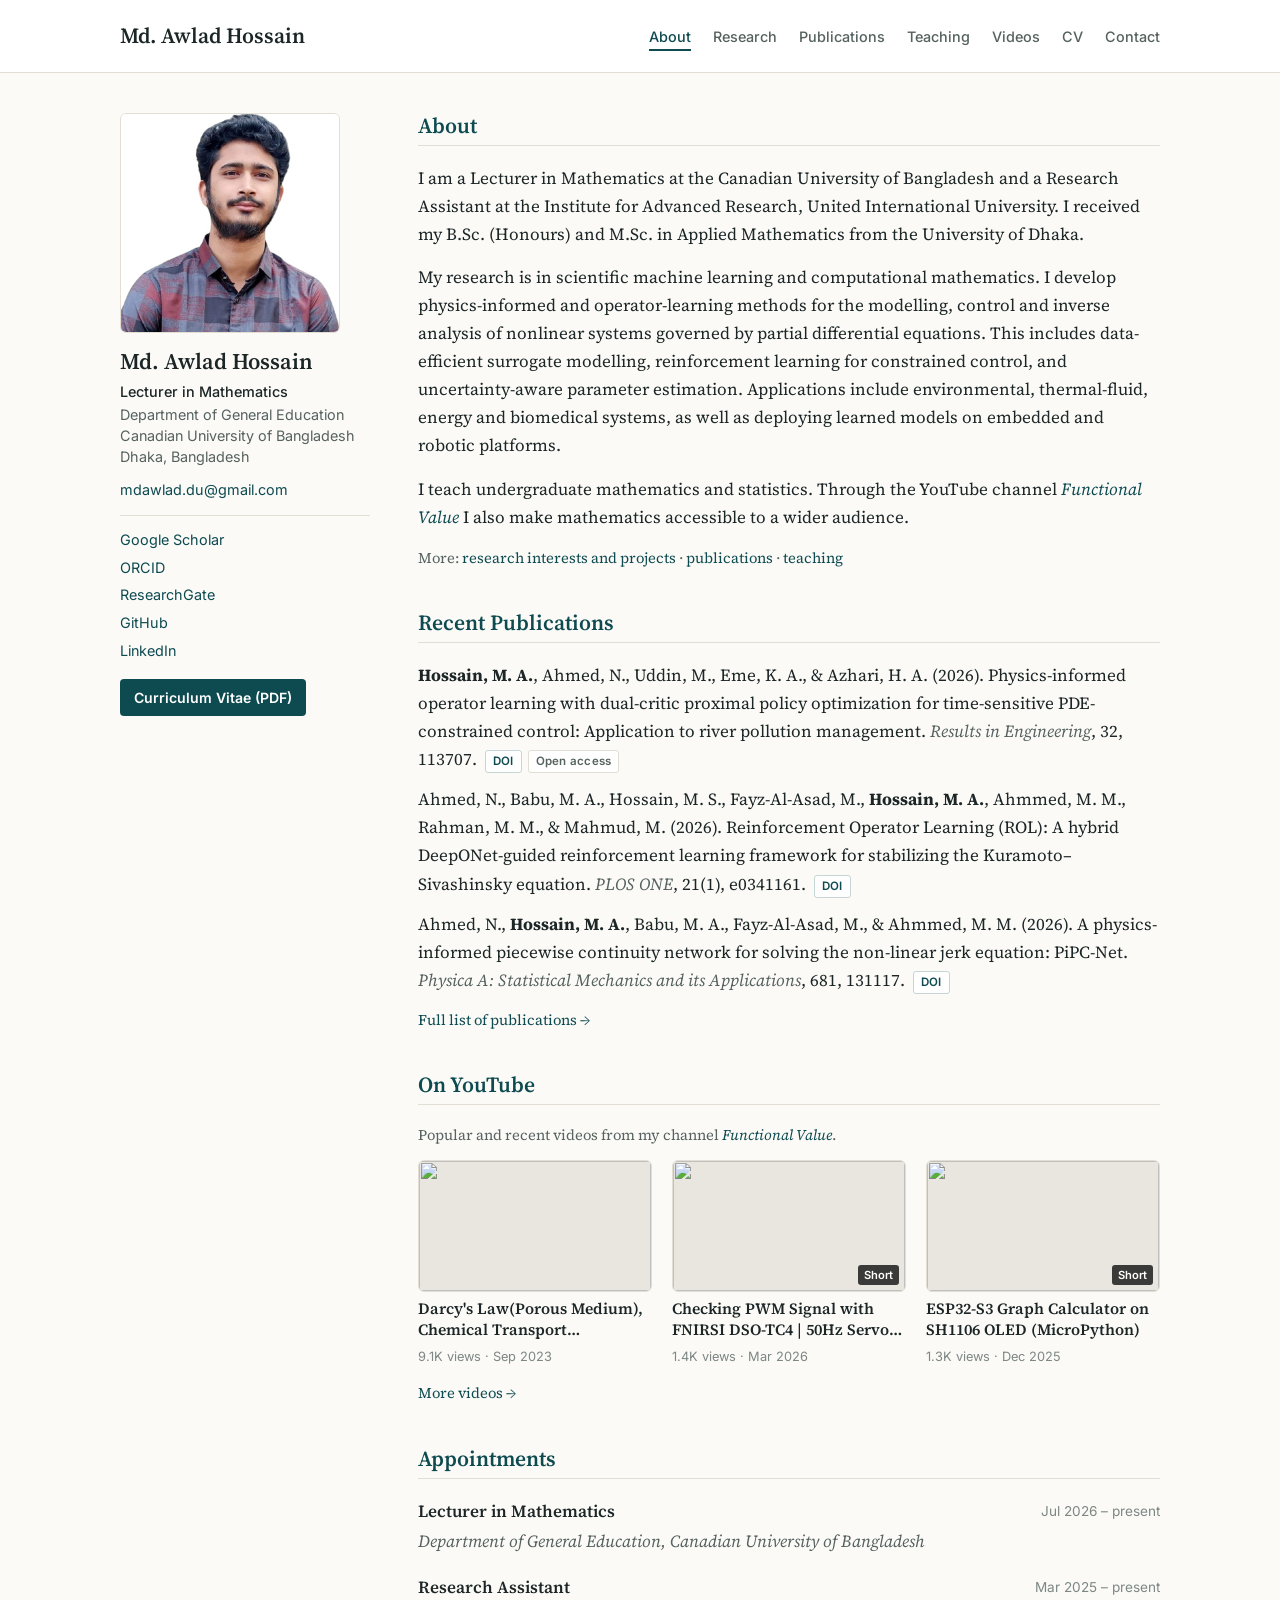
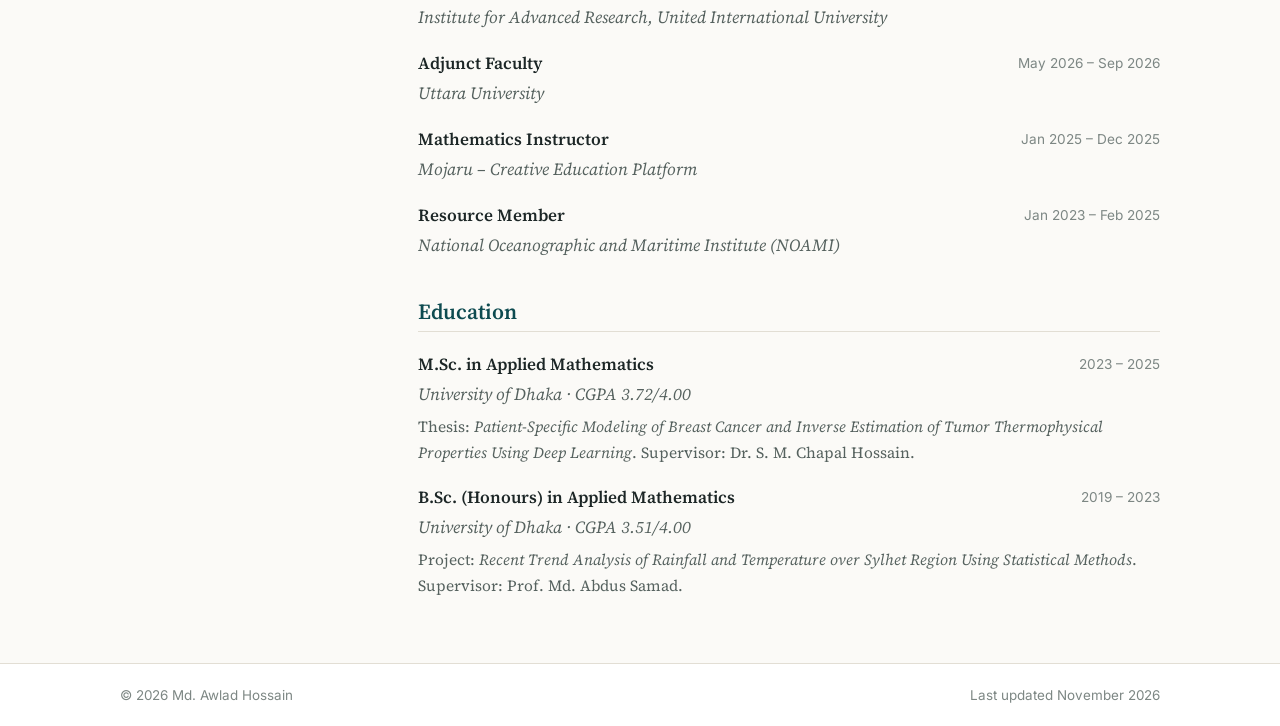
==== commit 08287dbb: "Add auto-updating YouTube section and publication admin page - Videos page and home section rank cha" ====
--- a/docs/index.html
+++ b/docs/index.html
@@ -30,6 +30,7 @@
             <li><a href="research.html">Research</a></li>
             <li><a href="publications.html">Publications</a></li>
             <li><a href="teaching.html">Teaching</a></li>
+            <li><a href="youtube.html">Videos</a></li>
             <li><a href="assets/files/Md_Awlad_Hossain_CV.pdf" target="_blank" rel="noopener">CV</a></li>
             <li><a href="contact.html">Contact</a></li>
           </ul>
@@ -92,28 +93,20 @@
 
           <section aria-labelledby="recent">
             <h2 id="recent">Recent Publications</h2>
-            <ul class="recent-pubs">
-              <li>
-                <strong>Hossain, M. A.</strong>, Ahmed, N., Uddin, M., Eme, K. A., &amp; Azhari, H. A. (2026).
-                Physics-informed operator learning with dual-critic proximal policy optimization for time-sensitive
-                PDE-constrained control: Application to river pollution management.
-                <span class="venue">Results in Engineering</span>, 32, 113707.
-                <a class="badge" href="https://doi.org/10.1016/j.rineng.2026.113707" target="_blank" rel="noopener">DOI</a>
-              </li>
-              <li>
-                Ahmed, N., Babu, M. A., Hossain, M. S., Fayz-Al-Asad, M., <strong>Hossain, M. A.</strong>, et al. (2026).
-                Reinforcement Operator Learning (ROL): A hybrid DeepONet-guided reinforcement learning framework for
-                stabilizing the Kuramoto–Sivashinsky equation. <span class="venue">PLOS ONE</span>, 21(1), e0341161.
-                <a class="badge" href="https://doi.org/10.1371/journal.pone.0341161" target="_blank" rel="noopener">DOI</a>
-              </li>
-              <li>
-                Ahmed, N., <strong>Hossain, M. A.</strong>, Babu, M. A., Fayz-Al-Asad, M., &amp; Ahmmed, M. M. (2026).
-                A physics-informed piecewise continuity network for solving the non-linear jerk equation: PiPC-Net.
-                <span class="venue">Physica A</span>, 681, 131117.
-                <a class="badge" href="https://doi.org/10.1016/j.physa.2025.131117" target="_blank" rel="noopener">DOI</a>
-              </li>
+            <ul class="recent-pubs" id="recent-pubs">
+              <noscript><li>See the <a href="publications.html">publications page</a>.</li></noscript>
             </ul>
             <p class="small" style="margin-top: 14px"><a href="publications.html">Full list of publications →</a></p>
+          </section>
+
+          <section aria-labelledby="videos">
+            <h2 id="videos">On YouTube</h2>
+            <p class="muted small">
+              Popular and recent videos from my channel
+              <a href="https://www.youtube.com/@FunctionalValue" target="_blank" rel="noopener"><em>Functional Value</em></a>.
+            </p>
+            <div class="video-grid" id="home-videos" data-videos data-limit="3"></div>
+            <p class="small" style="margin-top: 14px"><a href="youtube.html">More videos →</a></p>
           </section>
 
           <section aria-labelledby="appointments">
@@ -169,5 +162,7 @@
         <span>Last updated November 2026</span>
       </div>
     </footer>
+    <script src="assets/js/publications.js"></script>
+    <script src="assets/js/youtube.js"></script>
   </body>
 </html>
--- a/docs/assets/css/style.css
+++ b/docs/assets/css/style.css
@@ -128,9 +128,9 @@
 .pub-list li { display: grid; grid-template-columns: 3em minmax(0, 1fr); gap: 8px; scroll-margin-top: 20px; }
 .pub-list li + li { margin-top: 16px; }
 .pub-key { font-family: var(--sans); font-size: 0.85rem; font-weight: 600; color: var(--accent); padding-top: 3px; }
-.pub-list .me { font-weight: 700; }
+.me { font-weight: 700; }
 .pub-list .ptitle { color: var(--ink); }
-.pub-list .venue { font-style: italic; }
+.venue { font-style: italic; }
 .pub-links { display: inline-flex; flex-wrap: wrap; gap: 6px; margin-left: 4px; }
 .badge {
   display: inline-block; font-family: var(--sans); font-size: 0.72rem; font-weight: 600;
@@ -185,3 +185,28 @@
   .site-header, .site-footer, .btn { display: none; }
   body { background: #fff; }
 }
+
+/* Videos */
+.video-grid { display: grid; grid-template-columns: repeat(auto-fill, minmax(230px, 1fr)); gap: 24px 20px; }
+.video { display: flex; flex-direction: column; gap: 6px; color: var(--ink); }
+.video:hover { text-decoration: none; }
+.video:hover .vtitle { color: var(--accent); }
+.thumb { position: relative; display: block; aspect-ratio: 16 / 9; overflow: hidden; border-radius: 6px; background: #e9e6df; border: 1px solid var(--rule); }
+.thumb img { width: 100%; height: 100%; object-fit: cover; transition: transform 0.25s ease; }
+.video:hover .thumb img { transform: scale(1.03); }
+.thumb-tag {
+  position: absolute; right: 6px; bottom: 6px; padding: 1px 6px; border-radius: 3px;
+  background: rgba(0, 0, 0, 0.75); color: #fff; font-family: var(--sans); font-size: 0.7rem; font-weight: 600;
+}
+.vtitle {
+  font-size: 0.98rem; line-height: 1.35; font-weight: 600;
+  display: -webkit-box; -webkit-line-clamp: 2; -webkit-box-orient: vertical; overflow: hidden;
+}
+.vmeta { font-family: var(--sans); font-size: 0.8rem; color: var(--faint); }
+.sort-bar { display: flex; flex-wrap: wrap; gap: 8px; margin-bottom: 20px; }
+.sort-bar button, .btn-plain {
+  font-family: var(--sans); font-size: 0.85rem; font-weight: 500; cursor: pointer;
+  padding: 5px 12px; border-radius: 4px; border: 1px solid var(--rule); background: var(--paper); color: var(--muted);
+}
+.sort-bar button:hover, .btn-plain:hover { border-color: var(--accent); color: var(--accent); }
+.sort-bar button[aria-pressed="true"] { background: var(--accent); border-color: var(--accent); color: #fff; }
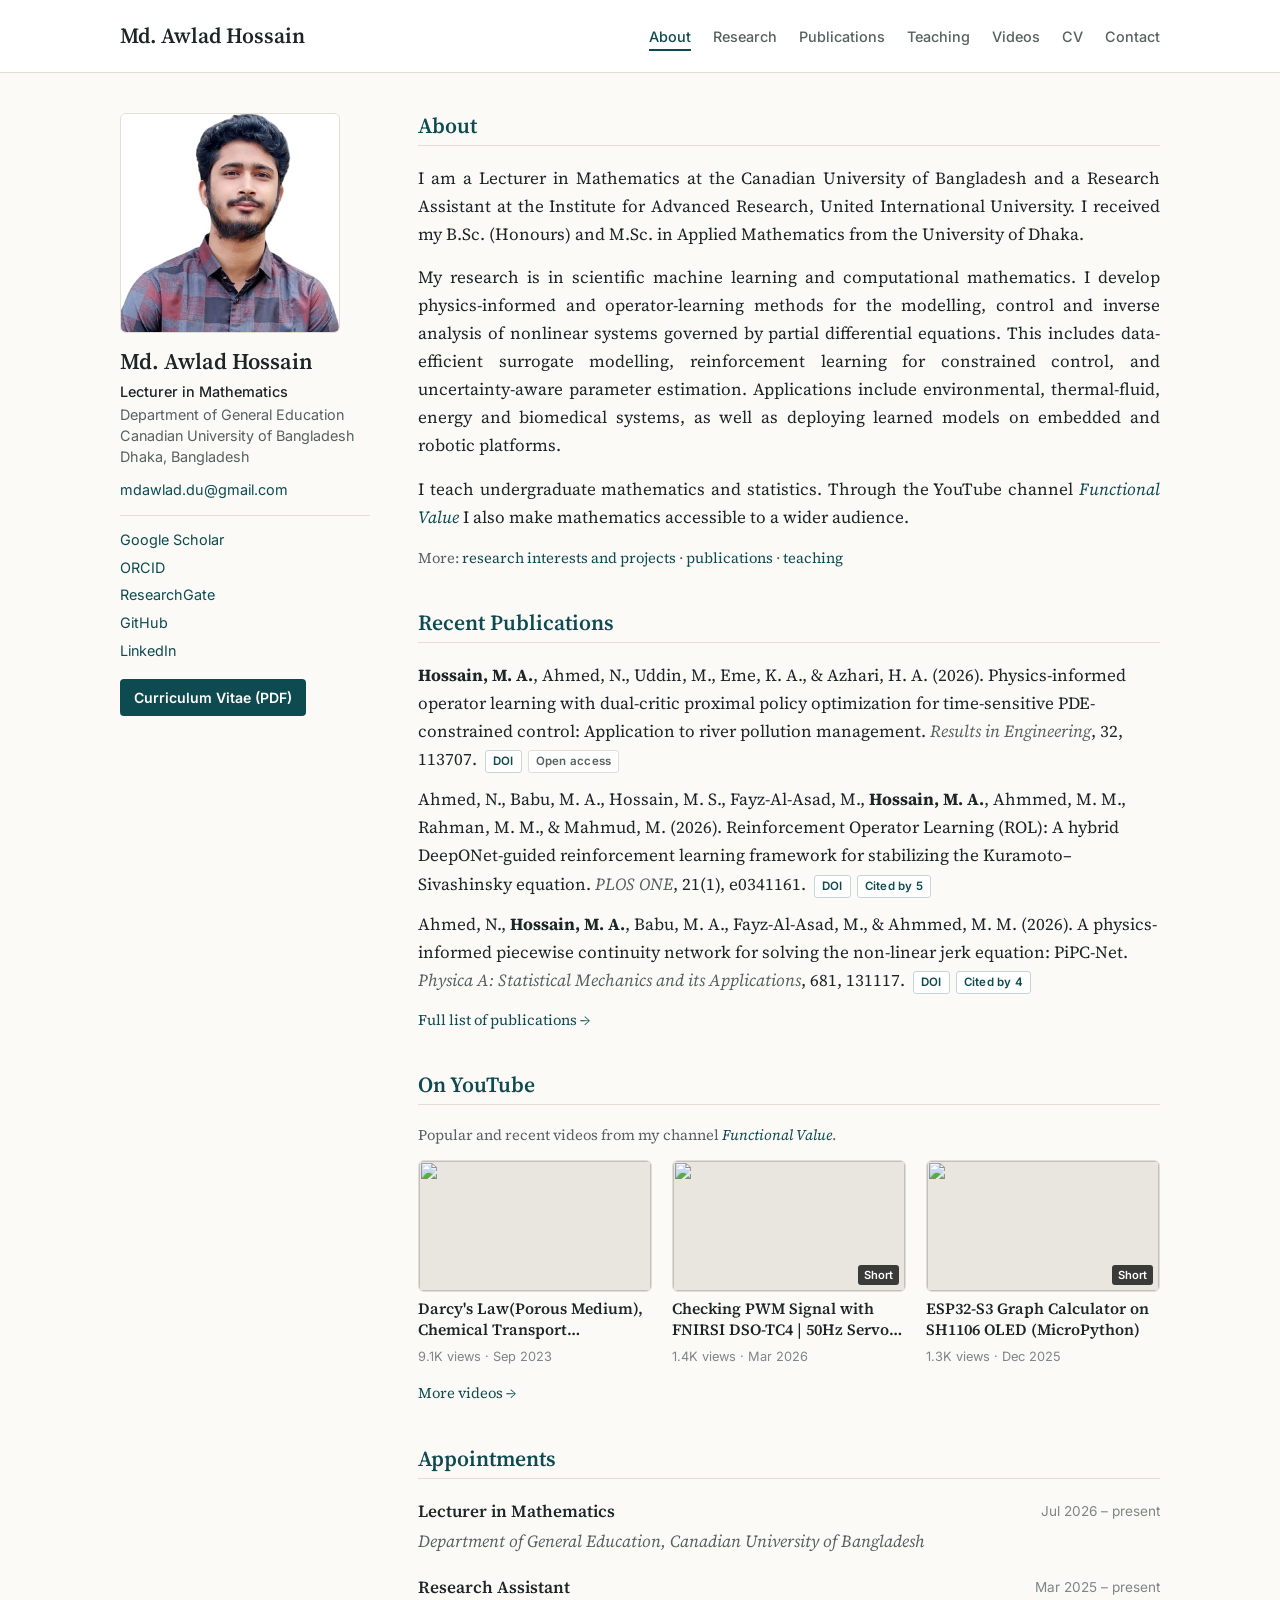
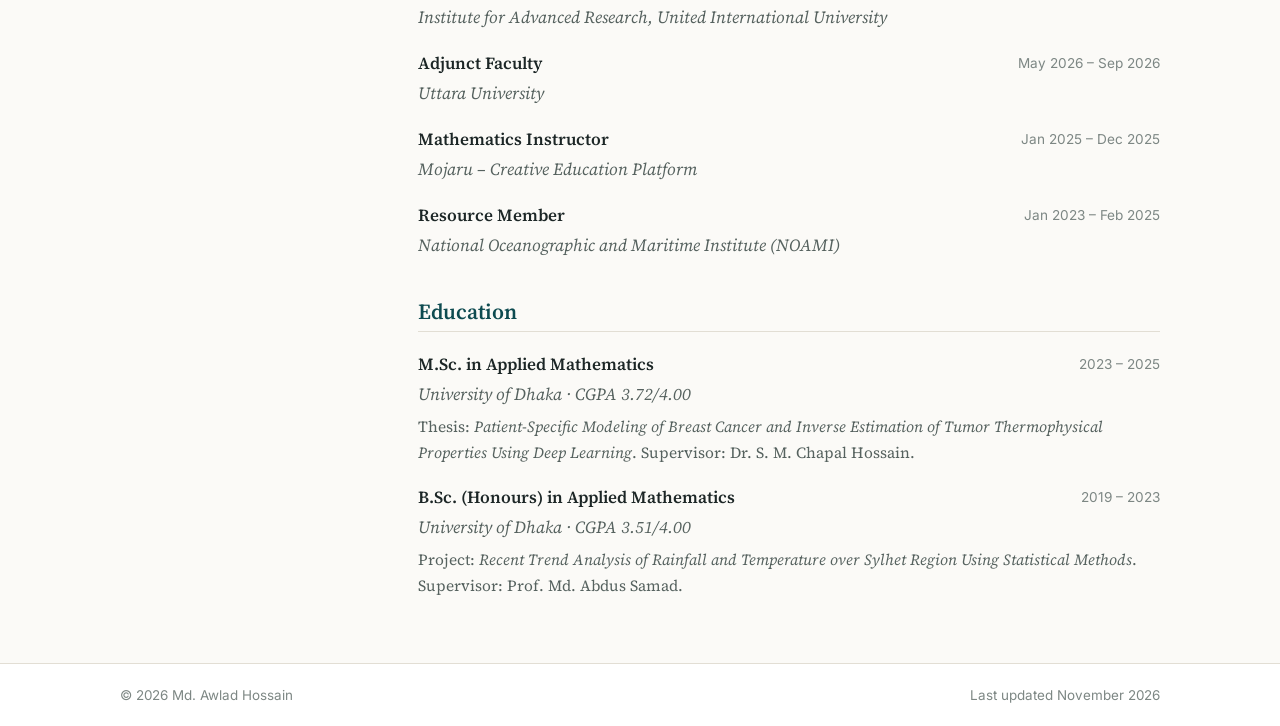
==== commit 31b990ed: "Add Scholar/ORCID publication sync, editable projects, hidden admin URL - Weekly workflow syncs publ" ====
--- a/docs/index.html
+++ b/docs/index.html
@@ -65,7 +65,7 @@
         <div>
           <section aria-labelledby="about">
             <h2 id="about">About</h2>
-            <div class="prose">
+            <div class="prose justify">
               <p>
                 I am a Lecturer in Mathematics at the Canadian University of Bangladesh and a Research Assistant at the
                 Institute for Advanced Research, United International University. I received my B.Sc. (Honours) and
--- a/docs/assets/css/style.css
+++ b/docs/assets/css/style.css
@@ -210,3 +210,7 @@
 }
 .sort-bar button:hover, .btn-plain:hover { border-color: var(--accent); color: var(--accent); }
 .sort-bar button[aria-pressed="true"] { background: var(--accent); border-color: var(--accent); color: #fff; }
+
+/* Justified body text (About) */
+.justify p:not(.small) { text-align: justify; hyphens: auto; -webkit-hyphens: auto; }
+.justify { max-width: none; }
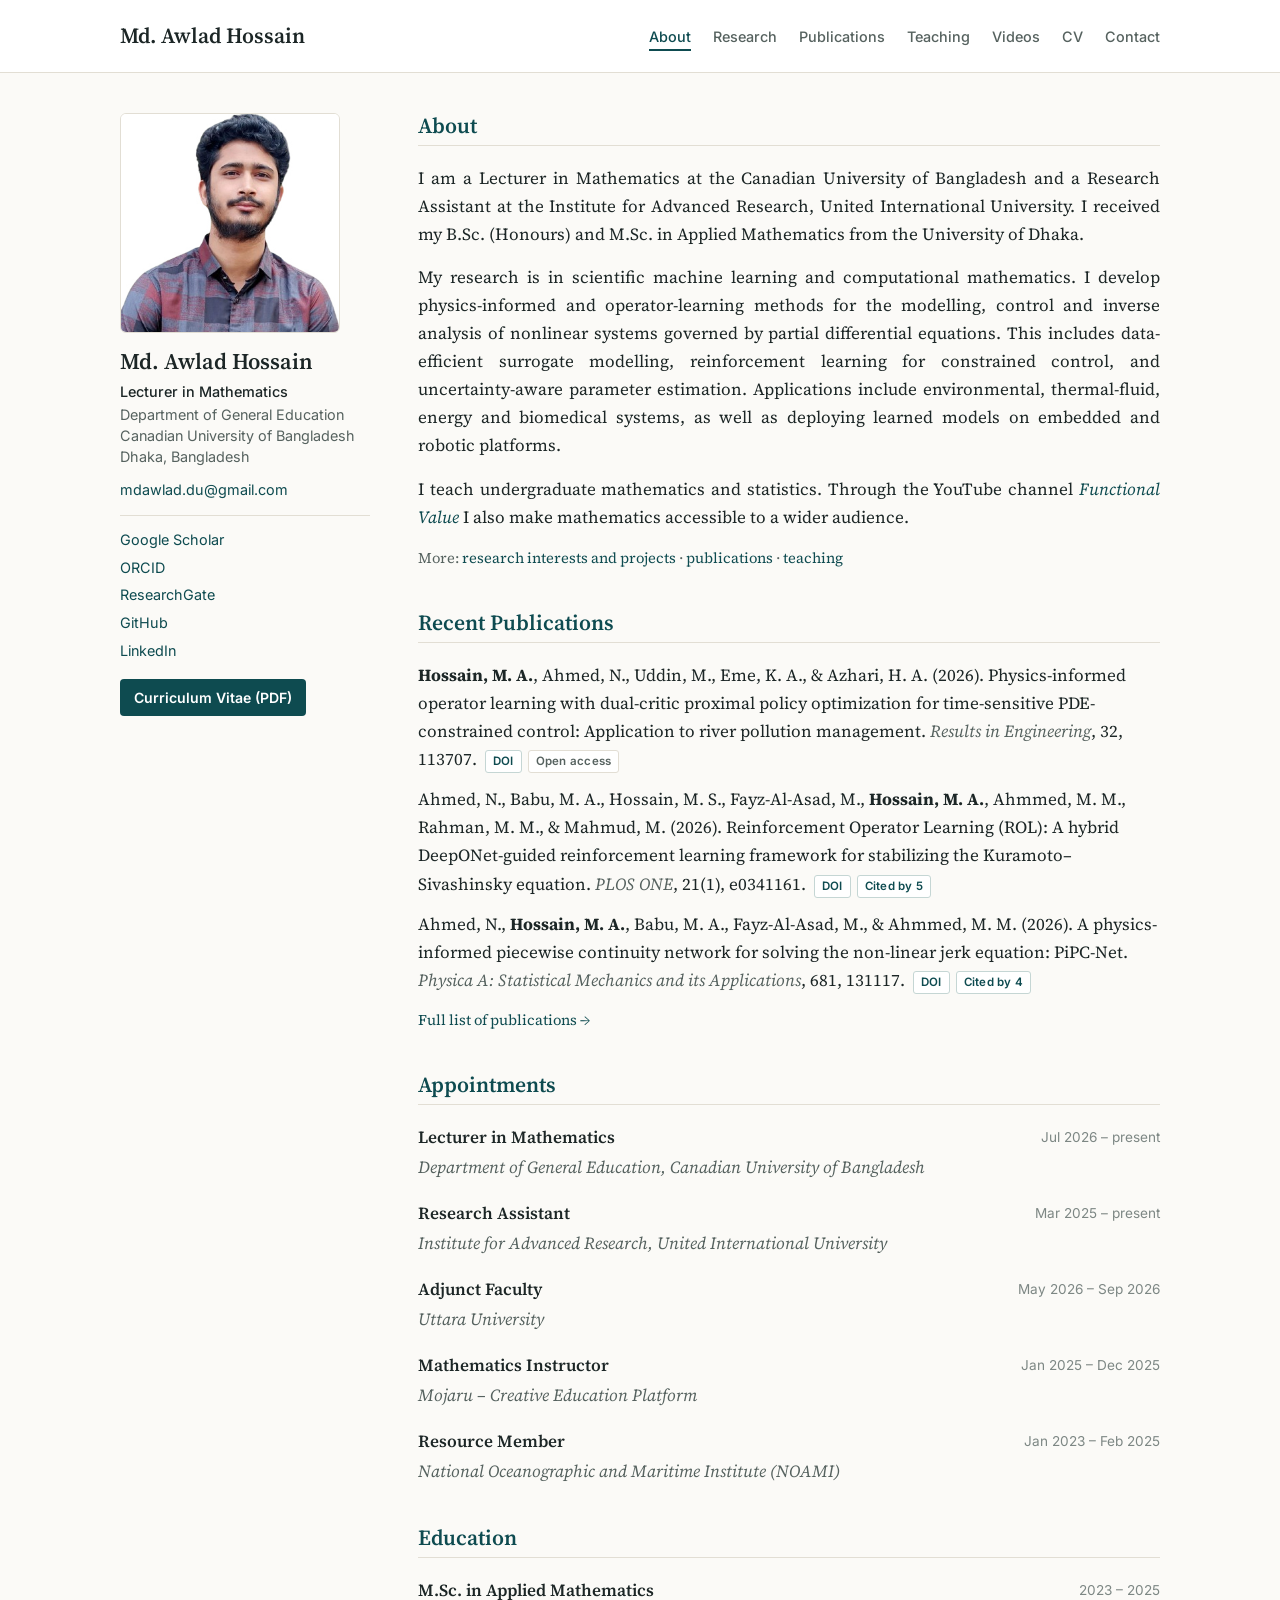
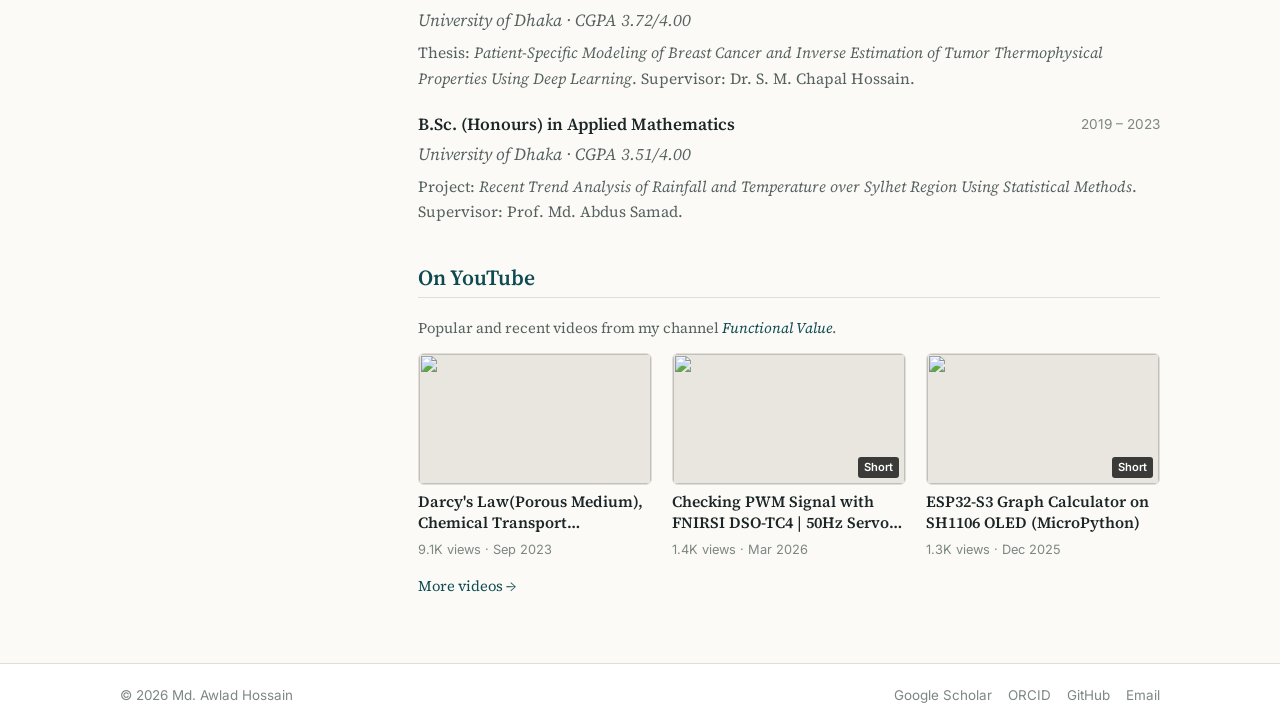
==== commit 3b0f2edd: "Polish: sharing previews, structured profile, sitemap, footer links - Open Graph/Twitter and canonic" ====
--- a/docs/index.html
+++ b/docs/index.html
@@ -9,6 +9,14 @@
       content="Md. Awlad Hossain, Lecturer in Mathematics at the Canadian University of Bangladesh. Research in scientific machine learning: physics-informed learning, neural operators and learning-based control of PDE systems."
     />
     <meta name="author" content="Md. Awlad Hossain" />
+    <link rel="canonical" href="https://aawladd.github.io/portfolio/" />
+    <meta property="og:type" content="profile" />
+    <meta property="og:site_name" content="Md. Awlad Hossain" />
+    <meta property="og:title" content="Md. Awlad Hossain | Applied Mathematics" />
+    <meta property="og:description" content="Md. Awlad Hossain, Lecturer in Mathematics at the Canadian University of Bangladesh. Research in scientific machine learning: physics-informed learning, neural operators and learning-based control of PDE systems." />
+    <meta property="og:url" content="https://aawladd.github.io/portfolio/" />
+    <meta property="og:image" content="https://aawladd.github.io/portfolio/assets/img/Awlad.jpg" />
+    <meta name="twitter:card" content="summary" />
     <meta name="theme-color" content="#0e4b50" />
     <link rel="icon" type="image/svg+xml" href="assets/img/Icon.svg" />
     <link rel="preconnect" href="https://fonts.googleapis.com" />
@@ -18,6 +26,31 @@
       rel="stylesheet"
     />
     <link rel="stylesheet" href="assets/css/style.css" />
+    <script type="application/ld+json">
+      {
+        "@context": "https://schema.org",
+        "@type": "Person",
+        "name": "Md. Awlad Hossain",
+        "jobTitle": "Lecturer in Mathematics",
+        "url": "https://aawladd.github.io/portfolio/",
+        "image": "https://aawladd.github.io/portfolio/assets/img/Awlad.jpg",
+        "email": "mailto:mdawlad.du@gmail.com",
+        "worksFor": [
+          { "@type": "CollegeOrUniversity", "name": "Canadian University of Bangladesh" },
+          { "@type": "CollegeOrUniversity", "name": "United International University" }
+        ],
+        "alumniOf": { "@type": "CollegeOrUniversity", "name": "University of Dhaka" },
+        "knowsAbout": ["Scientific machine learning", "Physics-informed neural networks", "Neural operators", "PDE-constrained control", "Inverse problems", "Applied mathematics"],
+        "sameAs": [
+          "https://scholar.google.com/citations?user=klpg31MAAAAJ",
+          "https://orcid.org/0009-0008-6017-0948",
+          "https://www.researchgate.net/profile/Md-Hossain-1286",
+          "https://github.com/aawladd",
+          "https://www.linkedin.com/in/md-awlad/",
+          "https://www.youtube.com/@FunctionalValue"
+        ]
+      }
+    </script>
   </head>
   <body>
     <a class="skip-link" href="#main">Skip to content</a>
@@ -99,6 +132,50 @@
             <p class="small" style="margin-top: 14px"><a href="publications.html">Full list of publications →</a></p>
           </section>
 
+          <section aria-labelledby="appointments">
+            <h2 id="appointments">Appointments</h2>
+            <div class="entry">
+              <span class="title">Lecturer in Mathematics</span><span class="date">Jul 2026 – present</span>
+              <span class="where">Department of General Education, Canadian University of Bangladesh</span>
+            </div>
+            <div class="entry">
+              <span class="title">Research Assistant</span><span class="date">Mar 2025 – present</span>
+              <span class="where">Institute for Advanced Research, United International University</span>
+            </div>
+            <div class="entry">
+              <span class="title">Adjunct Faculty</span><span class="date">May 2026 – Sep 2026</span>
+              <span class="where">Uttara University</span>
+            </div>
+            <div class="entry">
+              <span class="title">Mathematics Instructor</span><span class="date">Jan 2025 – Dec 2025</span>
+              <span class="where">Mojaru – Creative Education Platform</span>
+            </div>
+            <div class="entry">
+              <span class="title">Resource Member</span><span class="date">Jan 2023 – Feb 2025</span>
+              <span class="where">National Oceanographic and Maritime Institute (NOAMI)</span>
+            </div>
+          </section>
+
+          <section aria-labelledby="education">
+            <h2 id="education">Education</h2>
+            <div class="entry">
+              <span class="title">M.Sc. in Applied Mathematics</span><span class="date">2023 – 2025</span>
+              <span class="where">University of Dhaka · CGPA 3.72/4.00</span>
+              <div class="detail">
+                Thesis: <em>Patient-Specific Modeling of Breast Cancer and Inverse Estimation of Tumor Thermophysical
+                Properties Using Deep Learning</em>. Supervisor: Dr. S. M. Chapal Hossain.
+              </div>
+            </div>
+            <div class="entry">
+              <span class="title">B.Sc. (Honours) in Applied Mathematics</span><span class="date">2019 – 2023</span>
+              <span class="where">University of Dhaka · CGPA 3.51/4.00</span>
+              <div class="detail">
+                Project: <em>Recent Trend Analysis of Rainfall and Temperature over Sylhet Region Using Statistical
+                Methods</em>. Supervisor: Prof. Md. Abdus Samad.
+              </div>
+            </div>
+          </section>
+
           <section aria-labelledby="videos">
             <h2 id="videos">On YouTube</h2>
             <p class="muted small">
@@ -108,50 +185,6 @@
             <div class="video-grid" id="home-videos" data-videos data-limit="3"></div>
             <p class="small" style="margin-top: 14px"><a href="youtube.html">More videos →</a></p>
           </section>
-
-          <section aria-labelledby="appointments">
-            <h2 id="appointments">Appointments</h2>
-            <div class="entry">
-              <span class="title">Lecturer in Mathematics</span><span class="date">Jul 2026 – present</span>
-              <span class="where">Department of General Education, Canadian University of Bangladesh</span>
-            </div>
-            <div class="entry">
-              <span class="title">Research Assistant</span><span class="date">Mar 2025 – present</span>
-              <span class="where">Institute for Advanced Research, United International University</span>
-            </div>
-            <div class="entry">
-              <span class="title">Adjunct Faculty</span><span class="date">May 2026 – Sep 2026</span>
-              <span class="where">Uttara University</span>
-            </div>
-            <div class="entry">
-              <span class="title">Mathematics Instructor</span><span class="date">Jan 2025 – Dec 2025</span>
-              <span class="where">Mojaru – Creative Education Platform</span>
-            </div>
-            <div class="entry">
-              <span class="title">Resource Member</span><span class="date">Jan 2023 – Feb 2025</span>
-              <span class="where">National Oceanographic and Maritime Institute (NOAMI)</span>
-            </div>
-          </section>
-
-          <section aria-labelledby="education">
-            <h2 id="education">Education</h2>
-            <div class="entry">
-              <span class="title">M.Sc. in Applied Mathematics</span><span class="date">2023 – 2025</span>
-              <span class="where">University of Dhaka · CGPA 3.72/4.00</span>
-              <div class="detail">
-                Thesis: <em>Patient-Specific Modeling of Breast Cancer and Inverse Estimation of Tumor Thermophysical
-                Properties Using Deep Learning</em>. Supervisor: Dr. S. M. Chapal Hossain.
-              </div>
-            </div>
-            <div class="entry">
-              <span class="title">B.Sc. (Honours) in Applied Mathematics</span><span class="date">2019 – 2023</span>
-              <span class="where">University of Dhaka · CGPA 3.51/4.00</span>
-              <div class="detail">
-                Project: <em>Recent Trend Analysis of Rainfall and Temperature over Sylhet Region Using Statistical
-                Methods</em>. Supervisor: Prof. Md. Abdus Samad.
-              </div>
-            </div>
-          </section>
         </div>
       </div>
     </main>
@@ -159,7 +192,12 @@
     <footer class="site-footer">
       <div class="container">
         <span>© 2026 Md. Awlad Hossain</span>
-        <span>Last updated November 2026</span>
+        <span class="footer-links">
+          <a href="https://scholar.google.com/citations?user=klpg31MAAAAJ&amp;hl=en" target="_blank" rel="noopener">Google Scholar</a>
+          <a href="https://orcid.org/0009-0008-6017-0948" target="_blank" rel="noopener">ORCID</a>
+          <a href="https://github.com/aawladd" target="_blank" rel="noopener">GitHub</a>
+          <a href="mailto:mdawlad.du@gmail.com">Email</a>
+        </span>
       </div>
     </footer>
     <script src="assets/js/publications.js"></script>
--- a/docs/assets/css/style.css
+++ b/docs/assets/css/style.css
@@ -214,3 +214,8 @@
 /* Justified body text (About) */
 .justify p:not(.small) { text-align: justify; hyphens: auto; -webkit-hyphens: auto; }
 .justify { max-width: none; }
+
+/* Footer links */
+.footer-links { display: inline-flex; flex-wrap: wrap; gap: 4px 16px; }
+.site-footer a { color: var(--faint); }
+.site-footer a:hover { color: var(--accent); }
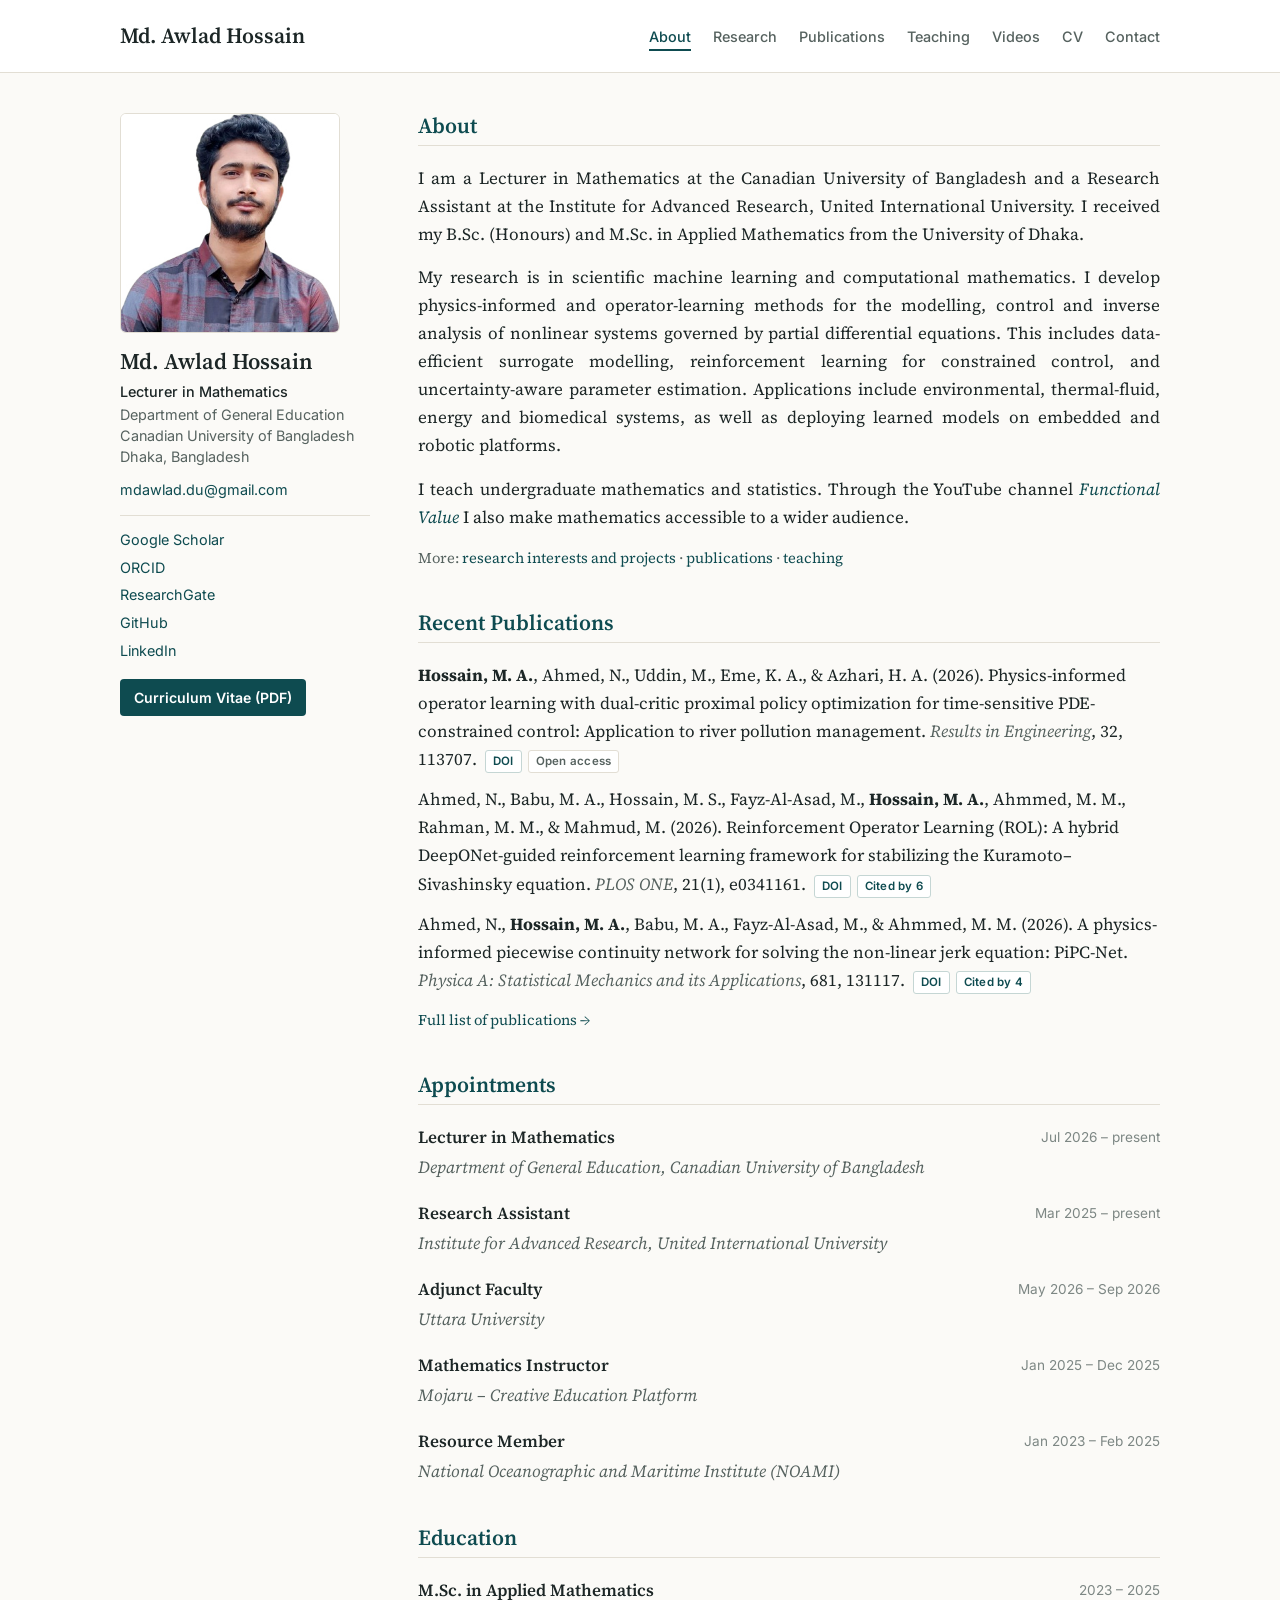
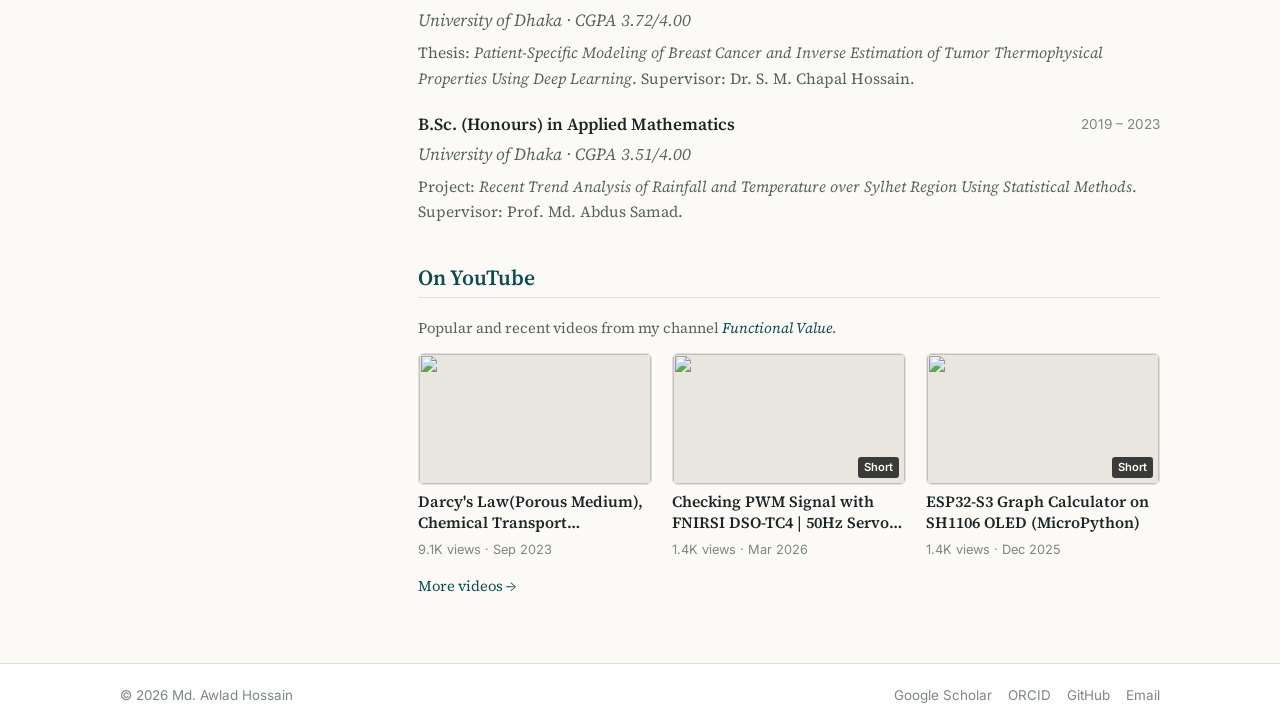
==== commit 515a1b38: "Maintenance: checkout v7, resilient sync, dynamic footer year - actions/checkout v4 (Node 20, being " ====
--- a/docs/index.html
+++ b/docs/index.html
@@ -191,7 +191,7 @@
 
     <footer class="site-footer">
       <div class="container">
-        <span>© 2026 Md. Awlad Hossain</span>
+        <span>© <span id="year">2026</span> Md. Awlad Hossain</span>
         <span class="footer-links">
           <a href="https://scholar.google.com/citations?user=klpg31MAAAAJ&amp;hl=en" target="_blank" rel="noopener">Google Scholar</a>
           <a href="https://orcid.org/0009-0008-6017-0948" target="_blank" rel="noopener">ORCID</a>
@@ -202,5 +202,6 @@
     </footer>
     <script src="assets/js/publications.js"></script>
     <script src="assets/js/youtube.js"></script>
+    <script>document.getElementById("year").textContent = new Date().getFullYear();</script>
   </body>
 </html>
